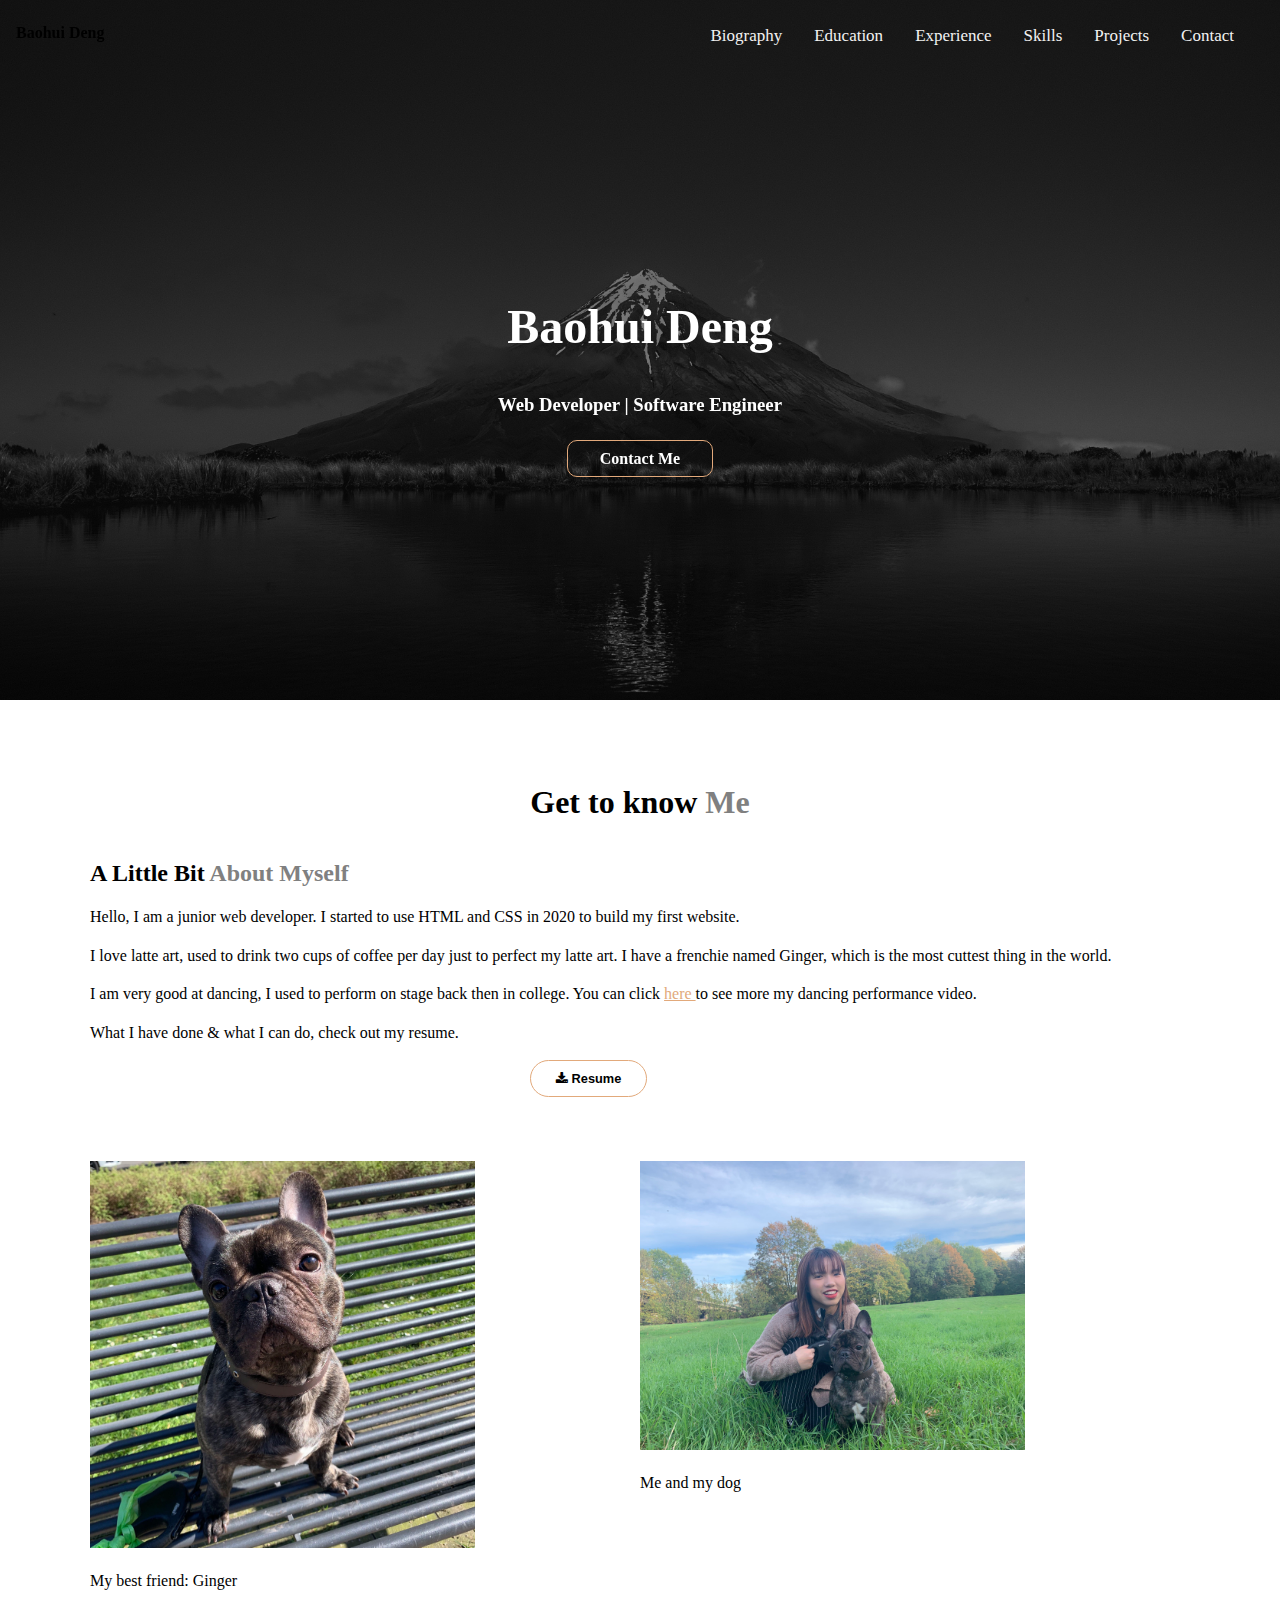
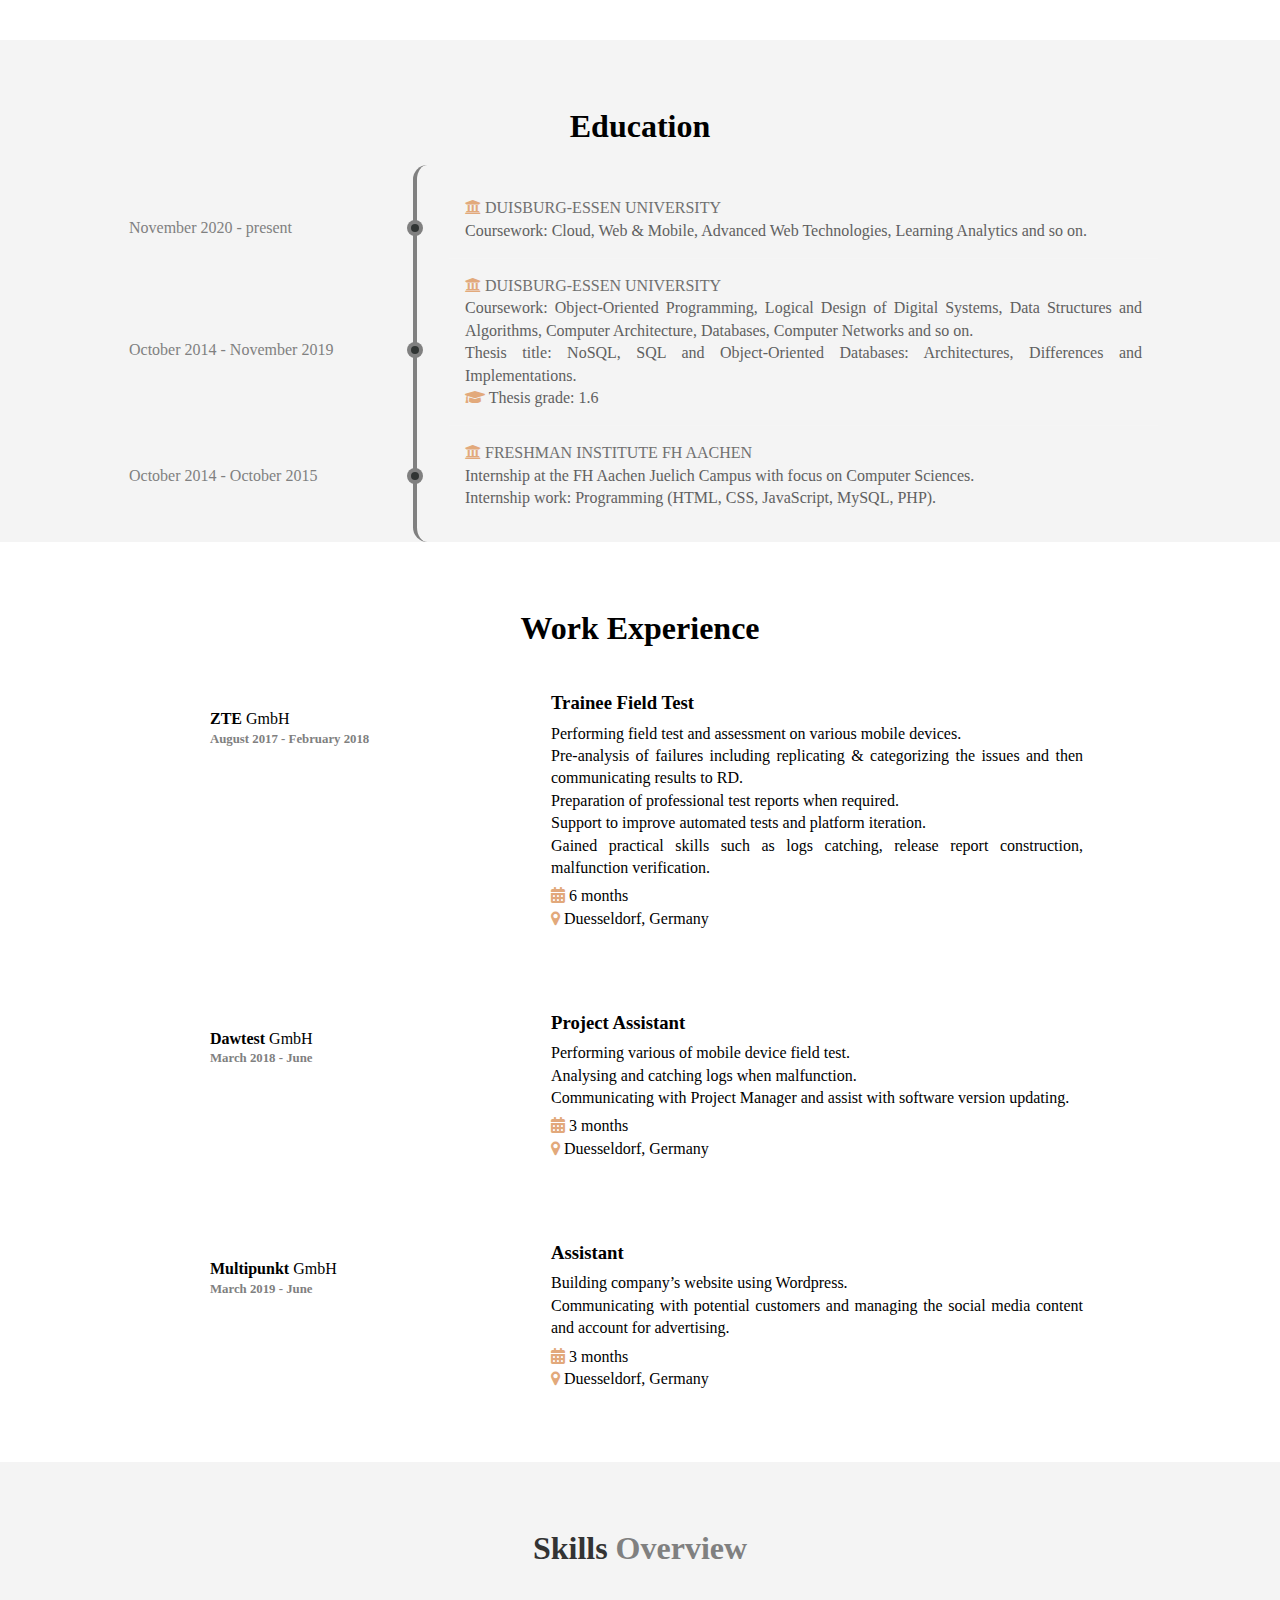
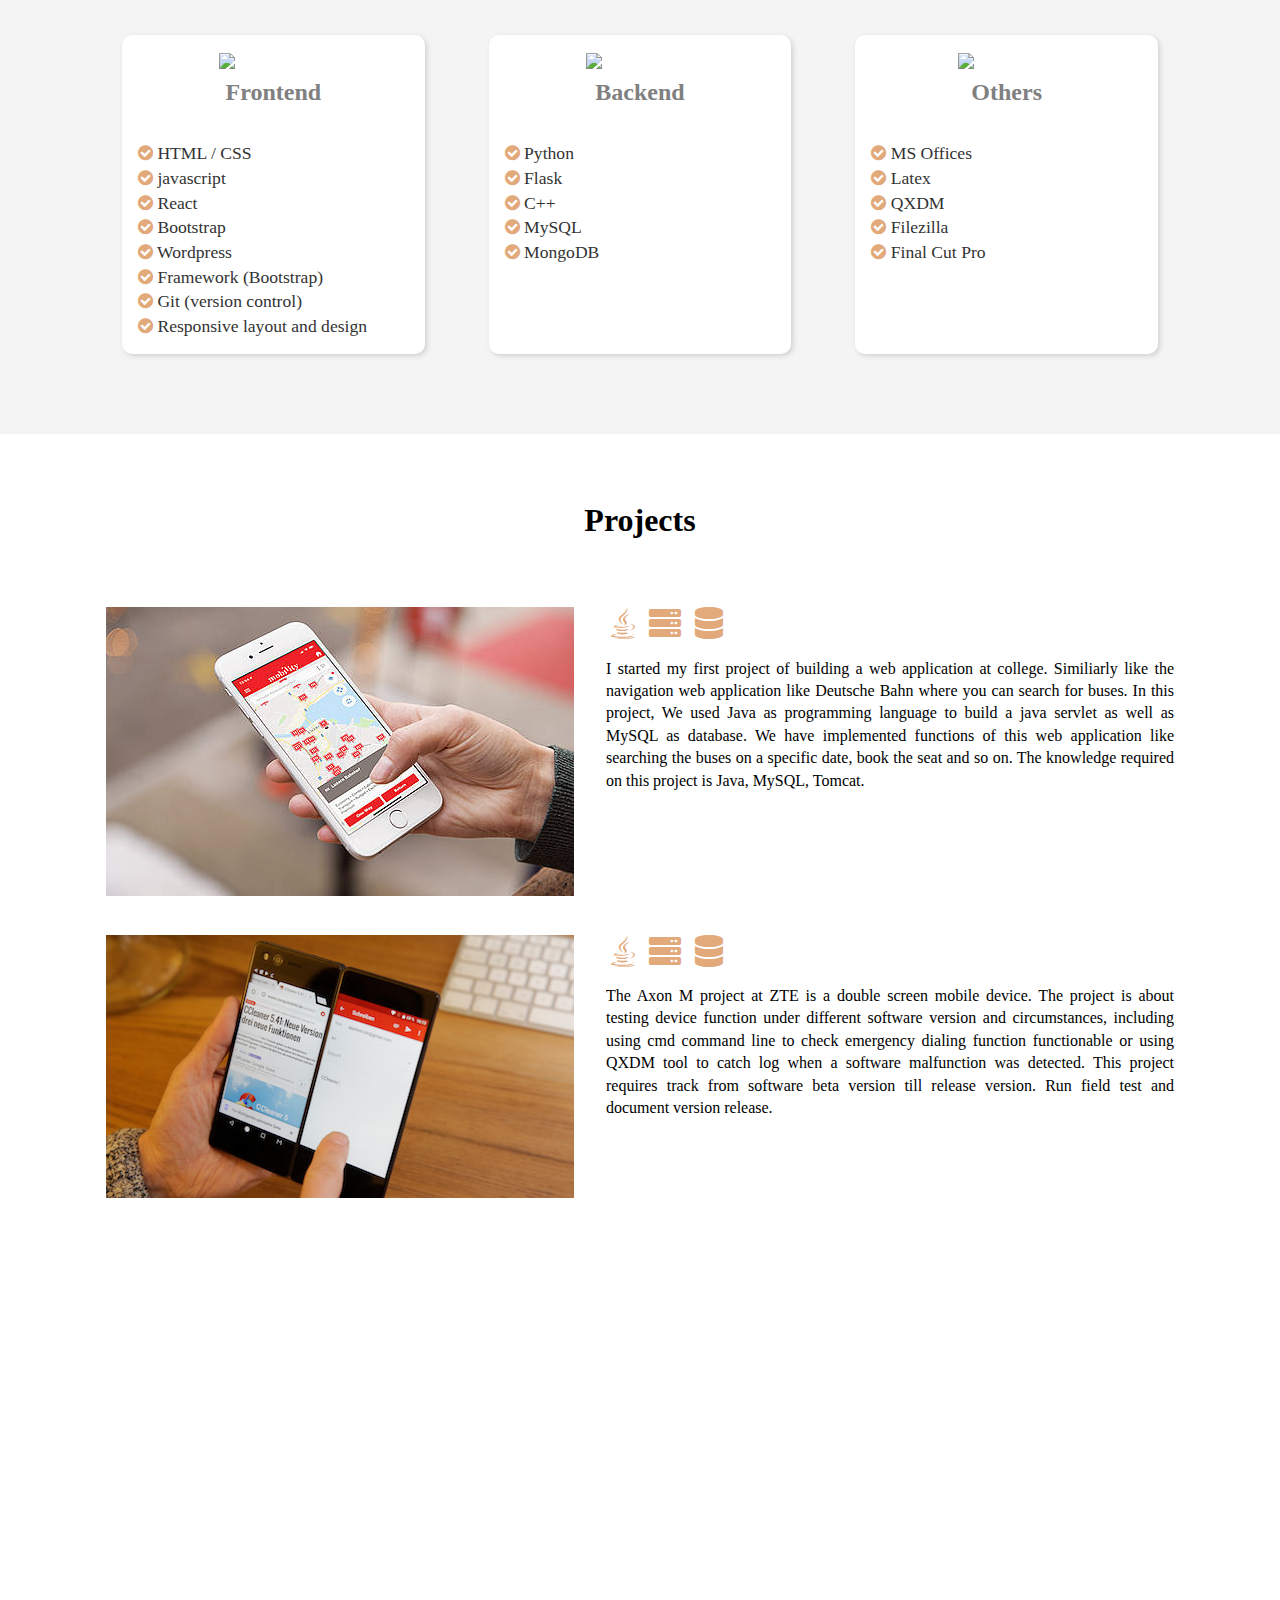
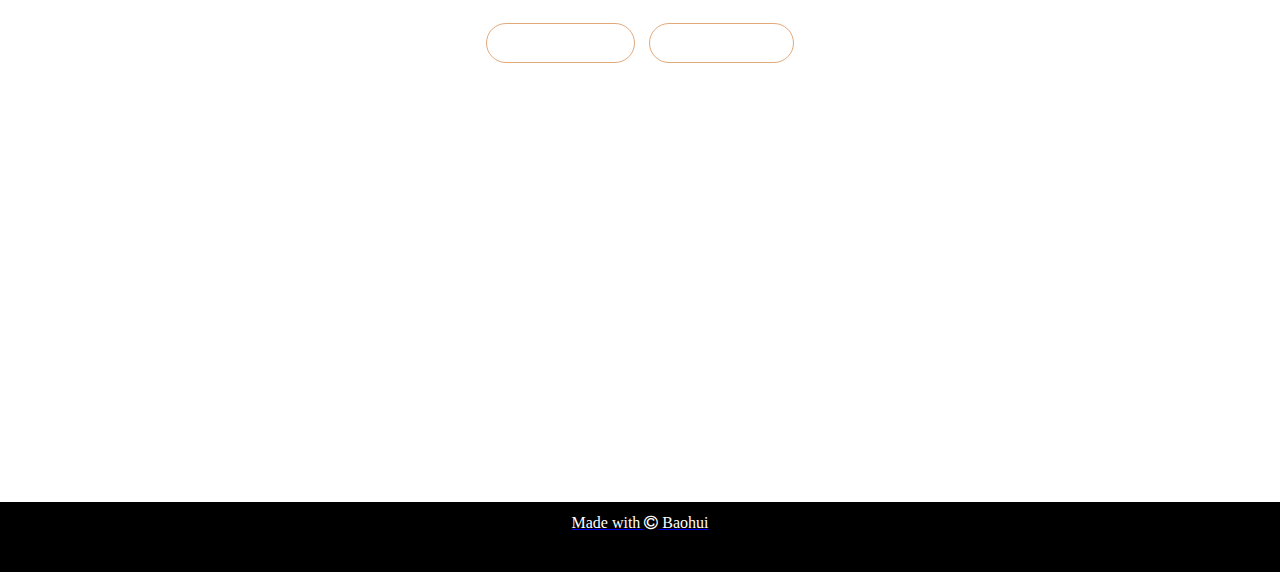
==== index/index.html @ 4848728a "Update index.html" ====
<!DOCTYPE html>
<html>
<head>
<meta charset="utf-8">
<meta name="description" content="Web Developer personal website">
<meta name="viewport" content="width=device-width,initial-scale=1"><!-- online searched not work-->
<meta name="viewport" content="width=500, initial-scale=1">
<meta name="viewport" content="initial-scale=1, maximum-scale=1">
<meta name="viewport" content="width=device-width, initial-scale=0.86, maximum-scale=3.0, minimum-scale=0.86">





 <!-- 这里content的内容是之后在网页搜索时向对应的-->
 <!-- below used to load the page much more faster-->

    <link href="https://maxcdn.bootstrapcdn.com/font-awesome/4.7.0/css/font-awesome.min.css" rel="stylesheet" integrity="sha384-wvfXpqpZZVQGK6TAh5PVlGOfQNHSoD2xbE+QkPxCAFlNEevoEH3Sl0sibVcOQVnN" crossorigin="anonymous">
    <script type="text/javascript"> (function() { var css = document.createElement('link'); css.href = 'https://use.fontawesome.com/releases/v5.1.0/css/all.css'; css.rel = 'stylesheet'; css.type = 'text/css'; document.getElementsByTagName('head')[0].appendChild(css); })(); </script>
    <title>Baohui's Website</title>
    <link rel="stylesheet" href="style.css">
    <link rel="stylesheet" href="https://cdnjs.cloudflare.com/ajax/libs/font-awesome/4.7.0/css/font-awesome.min.css">
    <script src='https://kit.fontawesome.com/a076d05399.js'></script>
    <script src='https://kit.fontawesome.com/a076d05399.js'></script>
    <link rel="stylesheet" href="https://cdnjs.cloudflare.com/ajax/libs/font-awesome/4.7.0/css/font-awesome.min.css">
    <link rel="stylesheet" href="https://cdnjs.cloudflare.com/ajax/libs/font-awesome/4.7.0/css/font-awesome.min.css">
    <link rel="stylesheet" href="https://cdnjs.cloudflare.com/ajax/libs/font-awesome/4.7.0/css/font-awesome.min.css">
    <link rel="stylesheet" href="bower_components/technology-icons/dist/styles/technology-icons.css">

    <meta name="viewport" content="width=device-width,initial-scale=1,maximum-scale=1,user-scalable=no">
    <meta http-equiv="X-UA-Compatible" content="IE=edge,chrome=1">
    <meta name="HandheldFriendly" content="true">

      </head>
      <body>

<!-- Nav bar set up -->
    <div class="bg-img">
      <div class="container">
      <a href="#land" class="baohui">Baohui Deng</a>
      </div>
          <div class="container">
              <div class="topnav">
              <a href="#biography">Biography</a>
              <a href="#education">Education</a>
              <a href="#experience">Experience</a>
              <a href="#services"> Skills </a>
              <a href="#project"> Projects</a>

              <a href="#contact">Contact</a>
              </div>
          </div>


    <!-- first Section: welcome and introduction -->
          <section id="land">
          <div class="showcase-content">
            <div class="container">
                <h1>Baohui Deng <br> </h1>
                <h3>Web Developer | Software Engineer</h3><br>
                  <a href="#contact" class="btn">Contact Me</a>
            </div>
          </div>
      </div>
          </section>


  <!--  Section: About me -->

          <section id="biography">
            <div class="container0">
              <h2 class="about-heading">Get to know <span class="text-primary">Me</span></h2>
              <div class="about-content">
              <div class="about-text">
              <h3>A Little Bit <span class="text-primary">About Myself</span></h3>
              <p class="lead">
                Hello, I am a junior web developer. I started to use HTML and CSS in 2020 to build my first website.

              </p>
              <p class="lead">
                I love latte art, used to drink two cups of coffee per day just to perfect my latte art. I have a frenchie named Ginger, which is
              the most cuttest thing in the world.
              </p>
              <p class="lead">
              I am very good at dancing, I used to perform on stage back then in college. You can
              click <a class="youtubelink" href="https://www.youtube.com/watch?v=0cKXZ0QVRK4"> here </a> to see more my dancing performance video.
              </p>
              <p class="lead">
              What I have done & what I can do, check out my resume.
              <div class="buttoncontainer">
                <form  action="Baohui Deng Resume.pdf" method="get">
              <button type="button" onclick="window.open('Baohui Deng Resume.pdf')" class="btn-resume"> <i class="fa fa-download"></i> Resume </button>
                 </div>
              </p>
              </div>

              <div class="about-image">
                <div class="ga">
                  <figure>
                    <img  class="i1" src="dog.jpg"  width="300" height="40" alt="Picture of Myself">
              <figcaption>My best friend: Ginger</figcaption>
              </figure>
              </div>
              <div class="ga">
              <figure>
              <img  class="i2" src="meanddog3.jpg" width="300" height="70" alt="Picture of Myself">
              <figcaption>Me and my dog</figcaption>
              </figure>
              </div>
              </div>
              </div>
              </div>
              </section>

  <!--  Section: Education -->

        <section id="education" class="education">
          <div class="container0">
            <div class="education-heading">
            <h1>Education</h1>
            </div>
              <div class="educationbox">
              <div class="timeline">
                  <ul>
                  <li class="date" data-date="November 2020 - present">
                   <h2 style="z-index:1"><i class="fas fa-university">  </i> Duisburg-Essen University</h2>
                  <p>
                      Coursework: Cloud, Web & Mobile, Advanced Web Technologies, Learning Analytics and so on.
                  </p>
                  </li>
                  <li class="date" data-date="October 2014 - November 2019">
                  <h2> <i class="fas fa-university"></i> Duisburg-Essen University</h2>
                  <p>
                        Coursework: Object-Oriented Programming, Logical Design of Digital Systems, Data Structures and
                        Algorithms, Computer Architecture, Databases, Computer Networks and so on.<br>
                        Thesis title: NoSQL, SQL and Object-Oriented Databases: Architectures, Differences and Implementations.<br>
                        <i class="fas fa-graduation-cap"></i>

                        Thesis grade: 1.6
                  </p>
                  </li>
                  <li class="date" data-date="October 2014 - October 2015">
                  <h2><i class="fas fa-university"></i> Freshman Institute FH Aachen</h2>
                  <p>
                            Internship at the FH Aachen Juelich Campus with focus on Computer Sciences.<br>
                           Internship work: Programming (HTML, CSS, JavaScript, MySQL, PHP).
                  </p>
                  </li>
                </ul>
                </div>
                </div>
            </div>
          </section>



<!--  Section:Work Experiences -->
              <section id="experience" class="experience">
                <div class="container0">
                  <div class="experience-heading">
                  <h1>Work Experience</h1>
                  </div>
                  <ul class="boxcon">
                    <div class="bigbox">
                      <div class="leftbox">
                      <li class="text">
                      <b>ZTE</b> GmbH
                      <h4>August 2017 - February 2018</h4>
                      </div>
                      <div class="rightbox">
                      <h3 class="distance">Trainee Field Test</h3>
                      <p class="distance">
                      Performing field test and assessment on various mobile devices.<br>
                      Pre-analysis of failures including replicating & categorizing the issues and then communicating results
                      to RD.<br>
                      Preparation of professional test reports when required.<br>
                      Support to improve automated tests and platform iteration.<br>
                      Gained practical skills such as logs catching, release report construction, malfunction verification.
                      </p>
                    <div class="distance">
                    <i class='fas fa-calendar-alt'></i>  6 months <br>
                    <b><i class="fa fa-map-marker"></i></b> Duesseldorf, Germany
                    </div>
                    </div>
                    </div>
                    <div class="bigbox">
                      <div class="leftbox">
                      <li class="text">
                      <b>Dawtest</b> GmbH
                      <h4>March 2018 - June</h4>
                      </div>
                      <div class="rightbox">
                      <h3 class="distance">Project Assistant</h3>
                      <p class="distance">
                      Performing various of mobile device field test.<br>
                      Analysing and catching logs when malfunction.<br>
                      Communicating with Project Manager and assist with software version updating.                      </p>
                      <div class="distance">
                      <i class='fas fa-calendar-alt'></i>  3 months <br>
                      <i class="fa fa-map-marker"></i> Duesseldorf, Germany
                      </div>
                    </div>
                </div>
                      <div class="bigbox">
                      <div class="leftbox">
                      <li class="text">
                      <b>Multipunkt</b> GmbH
                      <h4>March 2019 - June </h4>
                      </div>
                      <div class="rightbox">
                      <h3 class="distance">Assistant</h3>
                      <p class="distance">
                            Building company’s website using Wordpress.<br>
                            Communicating with potential customers and managing the social media content and account for advertising.                            </p>
                            <div class="distance">
                      <i class='fas fa-calendar-alt'></i>  3 months <br>
                      <i class="fa fa-map-marker"></i> Duesseldorf, Germany
                        </div>
                        </div>
                        </div>
                        </ul>
                        </div>
                        </div>
                        </section>











<!-- section: Projects what I can do for you? -->
<section id="services" class="bg-light">
  <div class="container0">
    <h2>Skills <span class="text-primary">Overview</span></h2>
    <div class="boxes">

      <div class="box">
        <img class="icon" src="https://img.icons8.com/plasticine/100/000000/html.png"/>
      <h3><span class="text-primary">Frontend</span></h3>

      <div class="feature">
        <i class="fa fa-check-circle"></i> HTML / CSS
      </div>
      <div class="feature">
        <i class="fa fa-check-circle"></i> javascript
      </div>
        <div class="feature">
        <i class="fa fa-check-circle"></i> React
      </div>
        <div class="feature">
        <i class="fa fa-check-circle"></i> Bootstrap
      </div>
      <div class="feature">
        <i class="fa fa-check-circle"></i> Wordpress
      </div>
      <div class="feature">
        <i class="fa fa-check-circle"></i> Framework (Bootstrap)
      </div>
      <div class="feature">
        <i class="fa fa-check-circle"></i> Git (version control)
      </div>
      <div class="feature">
        <i class="fa fa-check-circle"></i> Responsive layout and design
      </div>
  </div>

        <div class="box">
          <img class="icon" style="max-width:100%,height:auto" src="https://img.icons8.com/bubbles/100/000000/database.png"/>
        <h3><span class="text-primary">Backend</span></h3>
        <div class="feature">
        <i class="fa fa-check-circle"></i> Python
        </div>
          <div class="feature">
        <i class="fa fa-check-circle"></i> Flask
        </div>
        <div class="feature">
        <i class="fa fa-check-circle"></i> C++
        </div>
        <div class="feature">
    <i class="fa fa-check-circle"></i> MySQL
        </div>
        <div class="feature">
          <i class="fa fa-check-circle"></i> MongoDB
        </div>
      </div>
        <div class="box">
          <img class="iconw" style="max-width:100%,height:auto" src="https://img.icons8.com/office/80/000000/windows8.png"/>
        <h3><span class="text-primary">Others</span></h3>

        <div class="feature">
        <i class="fa fa-check-circle"></i> MS Offices
        </div>
        <div class="feature">
    <i class="fa fa-check-circle"></i> Latex
        </div>
        <div class="feature">
    <i class="fa fa-check-circle"></i> QXDM
        </div>

        <div class="feature">
      <i class="fa fa-check-circle"></i> Filezilla
        </div>

        <div class="feature">
    <i class="fa fa-check-circle"></i> Final Cut Pro
        </div>
      </div>
  </div>
    </div>
  </section>



    <!-- div Projects-->
      <section id="project" class="project">
      <div class="container0">
        <h1>Projects</h1>
        <div class="projectbox">
        <div class="galary">
          <img src="galary1.jpg">
        </div>
        <div class="description">
            <div class="knowledge">
                <i class="fab fa-java"></i>
                <i class="fas fa-server"></i>
                <i class="fas fa-database"></i>
            </div>
            <div class="textparagraph">
          <p> I started my first project of building a web application at college. Similiarly like the navigation
            web application like Deutsche Bahn where you can search for buses. In this project, We used Java as programming language
            to build a java servlet as well as MySQL as database.   We have implemented functions of this web application like
            searching the buses on a specific date, book the seat and so on. The knowledge required on this project is Java, MySQL, Tomcat.
          </p>  </div>
          </div>
        </div>
        <div class="projectbox">
        <div class="galary">
          <img src="galery2.jpg">
        </div>
        <div class="description">
            <div class="knowledge">
          <i class="fab fa-java"></i>
          <i class="fas fa-server"></i>
          <i class="fas fa-database"></i>
            </div>
            <div class="textparagraph">
            <p>The Axon M project at ZTE is a double screen mobile device. The project is about testing device function
            under different software version and circumstances, including using cmd command line to check
            emergency dialing function functionable or using QXDM tool to catch log when a software malfunction was detected.
            This project requires track from software beta version till release version. Run field test and document version release.
          </p>            </div>

          </div>
        </div>
          </div>
          </div>
          </section>


<!-- **********  Contact  Section    ********* -->
 <section class="contact" id="contact">
   <div class="container0">
     <div class="text-center">
     <h1>Contact Me</h1>
     <p>You can find me below</p></div>
     <div class="row">
       <div class="col-md-4">
         <i class="fa fa-envelope"> </i>
         <p> Dengbaohuilea@gmail.com </p>
       </div>
       <div class="col-md-4">
         <i class="fa fa-internet-explorer"> </i>
         <p> www.baohui.website </p>
       </div>
       <div class="col-md-4">
         <i class="fa fa-phone"> </i>
         <p> 017656737400 </p>
       </div>
     </div>
<div class="buttoncontainer">
  <form  action="Baohui Deng Resume.pdf" method="get">
<button type="button" onclick="window.open('Baohui Deng Resume.pdf')" class="btn btn-primary"> <i class="fa fa-download"></i> Resume </button>
<a href="contact.html"><button type="button" class="btn btn-primary"> <i class="fa fa-rocket"></i> Hire me </button></div></form>
   </div>
   <div class="map">
   <iframe class="googlemap" src="https://www.google.com/maps/embed?pb=!1m18!1m12!1m3!1d159143.62561030083!2d6.587504228449371!3d51.44678781068181!2m3!1f0!2f0!3f0!3m2!1i1024!2i768!4f13.1!3m3!1m2!1s0x47b8bef5a58b273b%3A0x427f281315473c0!2sDuisburg!5e0!3m2!1sen!2sde!4v1585150706316!5m2!1sen!2sde"
   width="100%" height="350" frameborder="0"
   style="border:0;" allow="fullscreen" aria-hidden="false" tabindex="0">
 </iframe>
</div>
   <div class="footer text-center">
     <p>Made with <i class="fa fa-copyright"></i> Baohui </p>
   </div>
 </section>

<body>

</body>






</html>
---- index/style.css ----
*{
  margin: 0;
  padding: 0;
  box-sizing: border-box;
}  /* 目前没什么作用 */

html { font-size:100%; }

body{
  font-family: 　Arial,sans-sans-serif;
  line-height: 1.4;
}

/* First Section */

/* 最顶左上角的baohui deng 名字 */
.baohui{
  color:black;
  text-decoration: none;
  font-weight: bold;
}

.container a:hover{
  color:#e2a97b;
}

.bg-img {
  /* The image used 给图片加一层黑色layer直接用linear gradient 就行不需要
  用到overlay*/
  background-image: linear-gradient(rgba(0, 0, 0, 0.5),
  rgba(0, 0, 0, 0.5)),url("2.jpg");
  min-height: 700px;
  /* Center and scale the image nicely */
  background-position: center;
  background-repeat: no-repeat;
  background-size: cover;
  /* min-width: 1000px; */
  /* Needed to position the navbar */
  position: relative;
}

/* Position the navbar container inside the image */
 .container {
  margin: 10px;
  width: auto;
  float: right;
  position: relative;
  max-width: 1000px;
}

.container .baohui{
  top:  1.4rem;
  left: 1rem;
  position: fixed;
}

@media screen and (max-width:414px){
  .container .baohui{
    top:  .8rem;
    left: 1.5rem;
    font-size: .8rem;
  }
}

@media screen and (max-width:411px){
  .container .baohui{
    top:  .8rem;
    left: 1rem;
    position: fixed;
  }
}

@media screen and (max-width:320px){
  .container .baohui{
  font-size: .8rem;
  }
}

/* The navbar */
.topnav {
  overflow: hidden;
}

/* Navbar links */
.topnav a {
  float: left;
  color: #f2f2f2;
  text-align: center;
  padding: 14px 16px;
  text-decoration: none;
  font-size: 17px;
}

.topnav a:hover {
  color: #e2a97b;
}

@media  screen and (max-width:600px){
  .topnav a {
    float: left;
    color: #f2f2f2;
    text-align: center;
    padding: 14px 16px;
    text-decoration: none;
    font-size: .8rem;
  }
}

#showcase{
  height: 91.7vh;
}

.showcase-content{
  display: flex;
  flex-direction: column;
  text-align: center;
  align-items: center;
  justify-content: center;
  position: absolute;
  top:70px;
  left:0;
  bottom:0;
  right:0;
  color:white;
}

.showcase-content h1{
  font-size: 3rem;
  margin-bottom: 2rem;
}

.showcase-content .btn{
  font-size: 1rem;
  padding:0.4rem 2rem;
}

.btn {
  color:white;
  text-decoration: none;
  display: inline-block;
  padding:1rem 2rem;
  border:1px solid #e2a97b;
  border-radius: 10px;
  font-weight: bold;
}

.container .btn:hover{
  background-color: #e2a97b !important;
  color: black;
  transition: 0.6s;
}









/* section biography*/

.container0{
    max-width: 1100px;
    margin: auto;
}

#biography{
  padding:5rem 0;
}

.text-primary{
  color:grey;
}

#biography h2, #services h2{
  text-align:center;
  font-size:2rem;
  margin-bottom:2rem;
/*   margin-top: -2rem; */
}

#biography h3{
  font-size: 1.5rem;
  margin-bottom: 1rem;
}

#biography p.lead{
  margin-bottom:1rem;
}

#biography .about-content{
  display: block;
}

#biography .about-text,
#biography .about-image{
  flex:1;
}

#biography .about-text{
  text-align: justify;
}

#biography .btn-resume:hover{
  background:#e2a97b;
  color:black;
  transition: 0.6s;
}

#biography .btn-resume{
  border: 1px solid #e2a97b;
  font-size: .8rem;
  border-radius: 30px;
  padding: 10px 25px 10px 25px;
  margin-left: 40%;
  margin-right: 40%;
  color: black;
  font-family: arial;
  font-weight: bold;
  background-color: white;
}

.youtubelink{
  color:#e2a97b;
}

.youtubelink:hover{
  color:grey;
}

@media  screen and (max-width:1160px){
    #biography{
    padding:5rem 2rem;
  }
  #biography h2, #services h2{
    text-align:center;
    font-size:2rem;
    margin-bottom:2rem;
  }
  #biography h3{
    font-size: 1.5rem;
    margin-bottom: 1rem;
  }
  #biography p.lead{
    margin-bottom:1rem;
  }
  }

@media screen and (min-width:1000px){
  #biography .about-image img{
    display: block;
    margin-left:auto;
    width:50%;
    margin-bottom: 50px;
  }
}

#biography .about-image img{
  display: inline-block;
  width:70%;
  height: 50%;
  margin-top: 3rem;
  margin-bottom: 1rem;
}

.ga {
  float: left;
  width: 50%;
  height: 40%;
  padding: -2rem;
  margin-top: 1rem;
}

.about-image::after {
  content: "";
  clear: both;
  display: table;
}

.i1{
  transform: rotate(360deg);
}

@media  screen and (max-width:768px){
  #biography .btn-resume{
    padding: 5px 10px 5px 10px;
    margin-top: 2%;
  }
}

@media  screen and (max-width:700px){
  #biography .btn-resume{
    padding: 5px 10px 5px 10px;
    font-size: .5rem;
  }
}

@media  screen and (max-width:650px){
      #biography{
      padding:5rem 2rem;
    }

    #biography h2, #services h2{
      text-align:center;
      font-size:1.4rem;
      margin-bottom:2rem;
    }
    #biography h3{
      font-size: 1rem;
      margin-bottom: 1rem;
    }

    #biography p.lead{
      margin-bottom:1rem;
      font-size: .9rem;
    }

    #biography .btn-resume{
      padding: 5px 10px 5px 10px;
      margin-left: 40%;
      margin-right: 40%;
    }
    }

@media screen and (max-width: 500px) {
      .ga {
        width: 100%;
            }

      #biography .about-image img{
        margin-top: 1.5rem;
        margin-bottom: .5rem;
      }
    }

@media  screen and (max-width:414px){
      #biography .btn-resume{
        padding: 10px 25px 10px 25px;
        margin-left: 0;
        margin-right: 25%;
        font-size: .5rem;
     }
    }

@media  screen and (max-width:411px){
      #biography .btn-resume{
        padding: 10px 25px 10px 25px;
        margin-left: 0;
        margin-right: 25%;
        background: white;
        font-size: .6rem;
     }
    }

@media  screen and (max-width:375px){
    #biography .btn-resume{
      padding: 10px 25px 10px 25px;
      margin-left: 0;
      margin-right: 25%;
      background: white;
      font-size: .5rem;
   }
    #biography h2{
      margin-top: -1.5rem;
    }
    .education .education-heading{
      margin-top: -1.5rem;
    }
}












/* ----  section:education -----*/

/*  --- 直接在section 的class设置background color---*/
.education{
  background: #f4f4f4;
}

.timeline{
margin-left: 3rem;

}

.timeline ul{
  border-left: 4px solid grey;
  border-radius: .9rem;
  background-color: rgba(0, 0, 0, 0.0.5);
  margin: 0 auto;
  position: relative;
  padding: 2rem;
  list-style: none;
  text-align: justify;
  width: 100%;
  margin-bottom: -2rem;
  margin-top: 3rem;
}

.educationbox{
margin-left: 25%;
}

#education h1{
  text-align:center;
  font-size:2rem;
  margin-bottom:-6rem;
  margin-top: -2rem;
  padding:4rem;
  color:black;
}

.fa-university,.fa-graduation-cap{
  color:#e2a97b;
}

.timeline p{
  color:	#606060;
}

.timeline h2{
  font-size: 1rem;
  text-transform: uppercase;
  font-weight: 300;
  margin-bottom: 0rem;
  left: 10px;
  margin-top: -1rem;
  color: #707070;
}

/* 时间轴右边的li*/
.timeline .date{
  border-bottom: 1px solid rgba(255, 255, 255, 0.1);
  margin-bottom: 1rem;
  padding: 1rem;
  position: relative;
}

.timeline .date:last-of-type{
  padding-bottom: 0;
  margin-bottom: 0;
  border: none;
}

/* 时间轴上的数字日期*/
.timeline .date::before, .timeline .date::after{
  position: absolute;
  display: block;
  top:50%;
  transform: translateY(-50%);
}

/* 时间 2019-present */
.timeline .date::before{
  content: attr(data-date);
  left:-20rem;
  text-align: justify;
  min-width: 12rem;
  font-size: 1rem;
  color:grey;
}

/* 时间轴上的点点*/
.timeline .date::after{
  content:'';
  box-shadow: 0 0 0 4px grey;
  border-radius: 100%;
  left: -2.4rem;
  height: 0.5rem;
  width: 0.5rem;
  background-color: #313534;
}

@media  screen and (max-width:1160px){
/* 日期 present */
  .timeline .date::before{
    content: attr(data-date);
    left:-18rem;
    text-align: justify;
    min-width: 12rem;
    font-size: 1rem;
    color:grey;
  }
/* 点点点*/

  .timeline .date::after{
    content:'';
    box-shadow: 0 0 0 4px grey;
    border-radius: 100%;
    left: -2.4rem;
    height: 0.5rem;
    width: 0.5rem;
    background-color: #313534;
  }

  .timeline ul{
    border-left: 4px solid grey;
    border-radius: .9rem;
    background-color: rgba(0, 0, 0, 0.0.5);
    margin: 0 auto;
    position: relative;
    padding: 2rem;
    list-style: none;
    text-align: left;
    width: 70%;
    margin-bottom: -2rem;
    margin-top: 3rem;
    left: 7rem;
  }

  .timeline .date{
    border-bottom: 1px solid rgba(255, 255, 255, 0.1);
    margin-bottom: 1rem;
    padding: 1.5rem;
    position: relative;
  }

  .educationbox{
    margin-left: 3%;
  }
}

@media screen and (max-width:700px){
.timeline .date::before{
  content: attr(data-date);
  left:-15rem;
  text-align: justify;
  min-width: 12rem;
  font-size: 1rem;
  color:grey;
  font-size: .9rem;
}

.timeline ul{
font-size: .7rem;
width: 70%;
margin-left: -1rem;
}

.timeline h2{
  font-size: .8rem;
}

.timeline .date::after{
  left: -2.2rem;
  height: 0.2rem;
  width: 0.2rem;
}

.timeline ul{
  border-left: 2px solid grey;
  border-radius: .9rem;
  left: 40%;
}

#education h1{
  text-align:center;
  font-size:1.4rem;
}
}

@media screen and (max-width:414px){
.timeline .date::before{
  left:-9rem;
  width: 80px;
  font-size: .6rem;
}

.timeline li{
  margin-left: -2rem;
}

.timeline ul{
  padding-left: -.9rem;
  width: 220px;
}

.timeline .date::after{
  left: -.1rem;
  width: .1rem;
  height: .1rem;
}
}

@media screen and (max-width:411px){
  .timeline .date::before{
    content: attr(data-date);
    left:-10rem;
    text-align: justify;
    min-width: 12rem;
    font-size: 1rem;
    color:grey;
    font-size: .7rem;
  }

  .timeline h2{
    font-size: .7rem;
  }

.timeline li{
  margin-left: -2rem;
}

.timeline .date::after{
  left: -.2rem;
}
}

@media screen and (max-width:375px){
.timeline .date::before{
  content: attr(data-date);
  left:-10rem;
  text-align: justify;
  min-width: 12rem;
  font-size: 1rem;
  color:grey;
  font-size: .7rem;
}

.timeline .date::after{
  left: -.1rem;
  width: .1rem;
  height: .1rem;
}

.timeline h2{
  font-size: .6rem;
}
}

@media screen and (max-width:320px){
.timeline .date::before{
  left:-9rem;
  width: 80px;
  font-size: .6rem;
}

.timeline li{
  margin-left: -2rem;
}

.timeline ul{
  padding-left: -.9rem;
  width: 220px;
}

.timeline .date::after{
  left: -.1rem;
  width: .1rem;
  height: .1rem;
}
}









/*  -------experience-----*/

.experience .bigbox{
  display: flex;
  flex:1 200px;
  margin-bottom: 4rem;
  margin-left: 10%;
}

.fa-map-marker, .fa-calendar-alt{
  color: #e2a97b;
}

.experience .experience-heading{
  margin-top: 6rem;
  text-align: center;
  margin-bottom: 2rem;
}

.experience h1{
  font-size: 2rem;
}

.experience .leftbox{
  padding: 10px;
  margin-top: 1rem;
  display: inline-block;
  float: right;
  margin-right:2rem;
}

.leftbox .text{
  display: inline-block;
  width: 12rem;
}

 .rightbox .distance{
   padding: 3px;
}

.experience .rightbox{
padding: 5px;
float: right;
margin-top: 1rem
margin-bottom:-1rem;
text-align: justify;
margin-left: 10%;
margin-right:10%;
}

.experience .ul{
  text-decoration: none;
}






/*  phone pixel*/


@media screen and (max-width:768px){
  .experience .bigbox{
    display: flex;
    flex-direction: column;
    margin-bottom: auto;
    padding-bottom: 1rem;
    padding-top: 1rem;
  }

  .experience .experience-heading{
    margin-top: 6rem;
    text-align: center;
    margin-bottom: 2rem;
  }

  .experience{
    background: white;
    height: 1730px;
    margin-bottom: -45rem;
    }

  .experience .leftbox{
      text-align: left;
      margin-top: .8rem;
      padding: 5px;
      margin-left: 20%;
      width: 70%;
    }

  .experience .rightbox{
    padding: 3px;
    float: right;
    margin: 0rem 20%;
    width: 70%;
    }

    .experience h1{
      font-size: 1.4rem;
    }
}


@media screen and (max-width:590px){
 .experience{
   margin-bottom: -37rem;
}
}

@media screen and (max-width:414px){
  .experience .bigbox{
    display: flex;
    flex-direction: column;
  }

 .experience .boxcon{
   font-size: .9rem;
   margin-left: -5%;
   margin-right: 0%;
   margin-top: -1rem;
 }
 .experience{

   margin-bottom: -40rem;
}
}

@media screen and (max-width:411px){
  .experience .bigbox{
    display: flex;
    flex-direction: column;
  }

 .experience .boxcon{
   font-size: .9rem;
   margin-left: -5%;
   margin-right: 0%;
   margin-top: -1rem;
 }

 .experience{

   margin-bottom: -40rem;
}
}

@media screen and (max-width:375px){
  .experience .experience-heading h1{
    margin-top: 5rem;
    text-align: justify;
    text-align: center;
  }

  .experience{
    background: white;
    height: 1700px;
    margin-bottom: -36rem;
}
}


@media screen and (max-width:360px){


  .experience{

    margin-bottom: -36rem;
}
}

@media screen and (max-width:320px){
  .experience{
    margin-bottom: -33rem;
    }
}








/* ------  section: Skill------- */
#services{
  padding:5rem 0;
}

#services h2{
  font-size: 2rem;
  margin-top: -3rem;
  margin-bottom: 2rem;
  padding: 2rem;
}

#services h3{
  text-align: center;
  margin-bottom: 2rem;
  font-size: 1.5rem;
}

#services .boxes{
  display: flex;
}

#services .box{
  background: #fff;
  flex:1;
  padding:1rem;
  margin: 0 2rem;
  border-radius: 10px;
  box-shadow: 2px 2px 5px #d1d1d1;
  font-size: 1.1rem;
}

.fa-check-circle{
  color:#e2a97b;
}

.feature{
  text-align: justify;
  white-space:nowrap; /* to force the content in the div stay on the same line*/
}

.box .icon
{
margin-top: -4rem;
margin-left: 30%;
margin-right: 30%;
}

.box .iconw{
  margin-top: -4rem;
  margin-left: 32%;
  margin-right: 30%;
}

.bg-light{
  background: #f4f4f4;
  color:#333;
}



@media  screen and (max-width:1160px){
  .box .icon{
  margin-top: -4rem;
  margin-left: 30%;
  margin-right: 30%;
  }

  .box .iconw{
    margin-top: -4rem;
    margin-left: 32%;
    margin-right: 32%;
  }

  #services .box{
    background: #fff;
    flex:1;
    padding:1rem;
    margin: 0 2rem;
    border-radius: 10px;
    box-shadow: 2px 2px 5px #d1d1d1;
    font-size: 1.1rem;
    width: 180px;
  }

  .feature{
    padding: 1rem;
    overflow-x:scroll;
  }
}

@media screen and (max-width:768px){
  #services .boxes{
    display: flex;
    flex-direction: column;
    margin-top: 3rem;
    margin-left: 19%;
    margin-right: 19%;
    margin-bottom: -2%;
  }

  #services .box{
    margin-top: 2rem;
    margin-bottom: 4rem;
    width: 400px;
  }

  .box .icon
  {
  margin-top: -4rem;
  margin-left: 35%;
  margin-right: 40%;
  }

  .box .iconw{
    margin-top: -4rem;
    margin-left: 40%;
    margin-right: 40%;
  }

  .box .feature{
    margin-top: -1.5rem;
  }
}

@media screen and (max-width:600px){
  #services .boxes{
    display: flex;
    flex-direction: column;
    margin-top: 3rem;
    margin-left: 13%;
    margin-right: 25%;
  }

  #services h2{
    font-size: 1.4rem;
  }

  #services .box{
    margin-top: 2rem;
    margin-bottom: 4rem;
    width: 300px;
  }
  .box .icon
  {
  margin-top: -4rem;
  margin-left: 32%;
  margin-right: 32%;
  }

  .box .iconw{
    margin-top: -4rem;
    margin-left: 35%;
    margin-right: 35%;
  }
}

@media screen and (max-width:414px){
  #services .boxes{
    margin-left: 6%;
    margin-right: 6%;
}
.box .icon
{
margin-top: -4rem;
margin-left: 32%;
margin-right: 32%;
}

.box .iconw{
  margin-top: -4rem;
  margin-left: 35%;
  margin-right: 35%;
}
}

@media screen and (max-width:411px){
  #services .box{
    margin-left: 8%;
    margin-right: 8%;
    font-size: 1rem;
}

#services .boxes{
  margin-top: -1rem;
  margin-bottom: -4rem;
}

#services h3{
  font-size: 1.3rem;
}

.box .icon
{
margin-top: -4rem;
margin-left: 30%;
margin-right: 30%;
}

.box .iconw{
  margin-top: -4rem;
  margin-left: 34%;
  margin-right: 34%;
}
}

@media screen and (max-width:375px){
  #services .boxes{
    display: flex;
    flex-direction: column;
    margin-top: 3rem;
    margin-left: 18%;
    margin-right: 18%;
  }

  #services h2{
    margin-bottom: 1rem;

  }

  #services .box{
    margin-top: 2rem;
    margin-bottom: 4rem;
    width: 200px;
  }

  .box .icon
  {
  margin-top: -4rem;
  margin-left: 25%;
  margin-right: 25%;
  width: 50%;
  height: 50%;
  }

  .box .iconw{
    margin-top: -4rem;
    margin-left: 32%;
    margin-right: 32%;
    width: 40%;
    height: 40%;
  }
}

@media screen and (max-width:360px){
  #services .boxes{
  margin-top: -5%;
  margin-left: 18%;
}
}

@media screen and (max-width:320px){
  #services .boxes{
    margin-left: 12%;
    margin-right: 15%;
}
}






/*----Projects */



.project{
  padding: 2rem;
  margin-top: 3rem;
  margin-bottom: 1rem;
}

.project h1{
  font-size: 2rem;
  text-align: center;
  margin-bottom: 3rem;
  margin-top: -1rem;
}

.leftbox h4{
  color: grey;
  font-size: .8rem;
}

.projectbox{
  display: flex;
  padding: 1rem;
}

.description{
margin-left: 2rem;
text-align: justify;
}

.knowledge{
margin-bottom: 1rem;
}

.fa-java, .fa-server, .fa-database{
  font-size: 2rem;
  margin: 0 5px;
  color: #e2a97b;
}

@media screen and (max-width:768px){
  .projectbox{
    display: flex;
    flex-direction: column;
    padding: 1rem;
  }

.projectbox .galary {
    margin-left: 8rem;
}

.galary img{
  max-width: 100%;
  height:auto;
}

.description{
  padding: 1.5rem;
}

.project h1{
  font-size: 2rem;
  text-align: center;
  margin-bottom: 4rem;
  margin-top: 2rem;
}}

@media  screen and (max-width:628px){
.galary img{
  max-width: 100%;
  height: auto;
  margin-left: -4.5rem;
}

.description{
  padding: 1.5rem;
  font-size: .9rem;
}

.project h1{
  font-size: 1.4rem;
  text-align: center;
  margin-bottom: 4rem;
  margin-top: 2rem;
}
}

@media  screen and (max-width:414px){
.project h1{
  margin-top: -2rem;
  margin-bottom: 2rem;
}
.galary img{
  max-width: 130%;
  height: auto;
  margin-left: -5rem;
}
}

@media  screen and (max-width:411px){
.project h1{
  margin-top: -2rem;
  margin-bottom: 2rem;
}
.galary img{
  max-width: 120%;
  height: auto;
  margin-left: -4rem;
}
}

@media  screen and (max-width:375px){
.galary img{
  max-width: 160%;
  height: auto;
  margin-left: -7rem;
}

.description .textparagraph{
  width: 240px;
  margin-left: -2rem;
}
}

@media  screen and (max-width:360px){
  .project h1{
  margin-top: -5%;
  }

  .description .textparagraph{
  width: 250px;
  margin-left: -2rem;
  }

  .galary img{
    max-width: 160%;
    height: auto;
    margin-left: -70%;
  }
}

@media  screen and (max-width:320px){
.textparagraph{
  width:256px;
  padding-right: 3rem;
}
.galary img{
  max-width: 200%;
  height: auto;
  margin-left: -115%;
}
}




/* --------- Contact ------*/

.contact{
  padding-top: 50px;
  background-image:linear-gradient(rgba(0, 0, 0, 0.8),
  rgba(0, 0, 0, 0.8)),url(1.jpg);
  background-position: center;
  background-size: cover;
  background-attachment: fixed;
}

.contact .text-center{
text-align: center; /* 这个是给h1 和p一个div 然后style div 让它在page中间*/
color: white;
}

.text-center h1{
  font-size: 2rem;
}

.contact .row{
  padding: 40px;
  font-size: 22px;
  display: flex;
  justify-content: center; /* 这个用来把里面三个box center在page中间*/
}

.contact .col-md-4{
  padding: 15px 30px;
  text-align: center; /* 这个是吧icon center在中间*/
  color:#fff;
}

.contact .col-md-4 .fa{
padding: 10px;
font-size: 40px;
}

.contact .btn{
  padding: 10px 25px 10px 25px;
  margin: 5px;
  border-radius: 30px;
  border: 1px solid #e2a97b;
  background: transparent;
  font-size: 1rem;
}

.contact .buttoncontainer{
  text-align: center;
  padding: 2rem;
}

.contact .btn:hover{
  background:#e2a97b;
  color:black;
  transition: 0.6s;
}

.contact .btn  .fa{
  margin-right: 15px;
}


.contact .map{
  text-align: center;
  margin-top: 2rem;
  margin-bottom: -3.5rem;
}


.map .googlemap{
  filter: grayscale(100%);
}

.footer{
  background: #000;
  height: 70px;
  margin-top: 70px;
  color:white;
  padding-top: 10px;
}

@media  screen and (max-width:700px){
  .contact .row{
    display: flex;
    flex-direction: column;
    font-size: 1rem;
  }

  .contact .btn{
    margin-left: 43%;
    margin-right: 40%;
    font-size: .7rem;
    display: flex;
    flex-direction: column;
    border-radius: 30px;
    padding: 5px 10px 5px 10px;
    margin-bottom: .8rem;
  }

  .text-center h1{
    font-size: 1.4rem;
  }
}

@media  screen and (max-width:414px){
  .contact .btn{
    margin-left: 43%;
    margin-right: 40%;
    font-size: .6rem;
    padding: 5px 10px 5px 10px;
    margin-top: -1%;
  }}

@media  screen and (max-width:411px){
  .contact .btn{
    margin-left: 43%;
    margin-right: 40%;
    font-size: .6rem;
    padding: 5px 10px 5px 10px;
    margin-top: -1%;
  }}

@media  screen and (max-width:375px){
  .contact .row{
    display: block;
    font-size: 1rem;
  }

  .contact .btn{
    margin-left: 40%;
    margin-right: 40%;
    font-size: .5rem;
    display: flex;
    flex-direction: column;
    border-radius: 30px;
    padding: 5px 10px 5px 10px;
  }

  .contact .buttoncontainer{
      margin-top: -5%;
  }
}

@media  screen and (max-width:360px){
  .contact .btn{
    width: 59px;
  }
}

@media  screen and (max-width:320px){
  .contact .btn{
margin-left: 40%;
margin-right: 40%;
  }
}
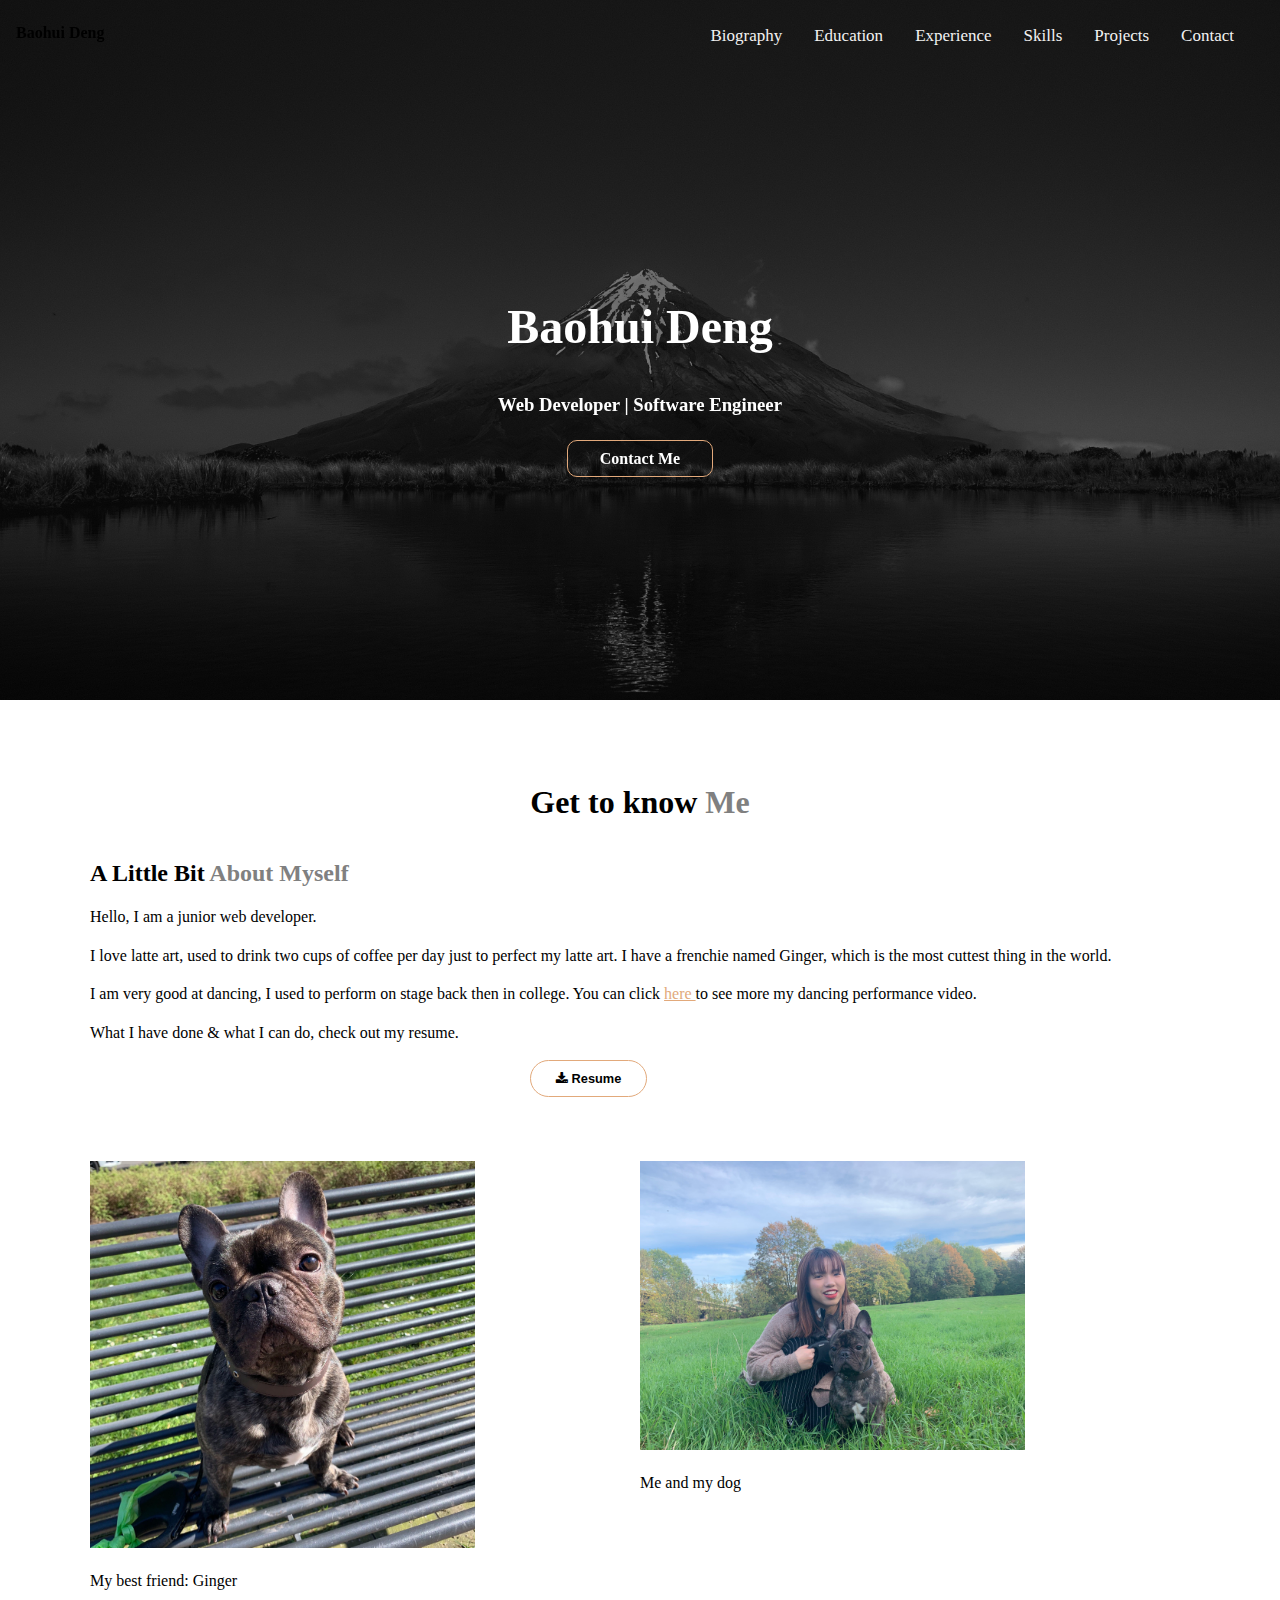
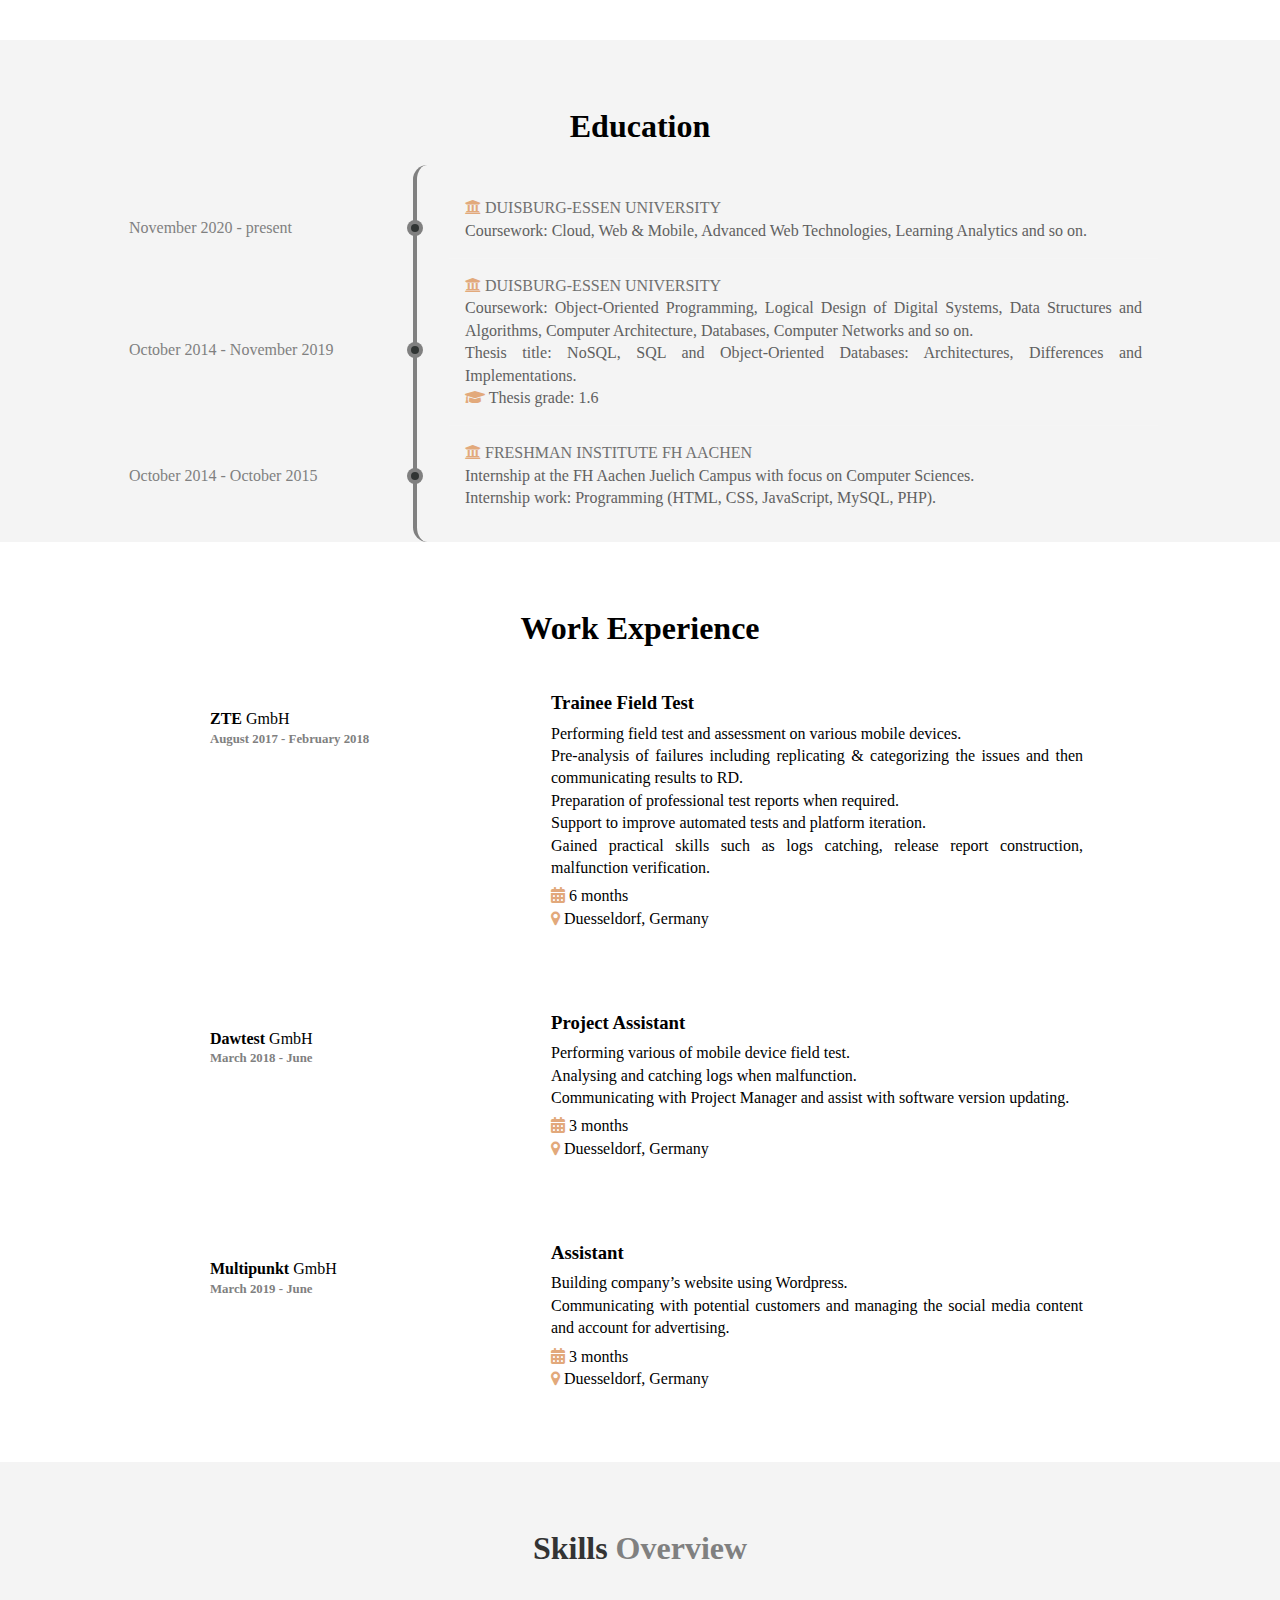
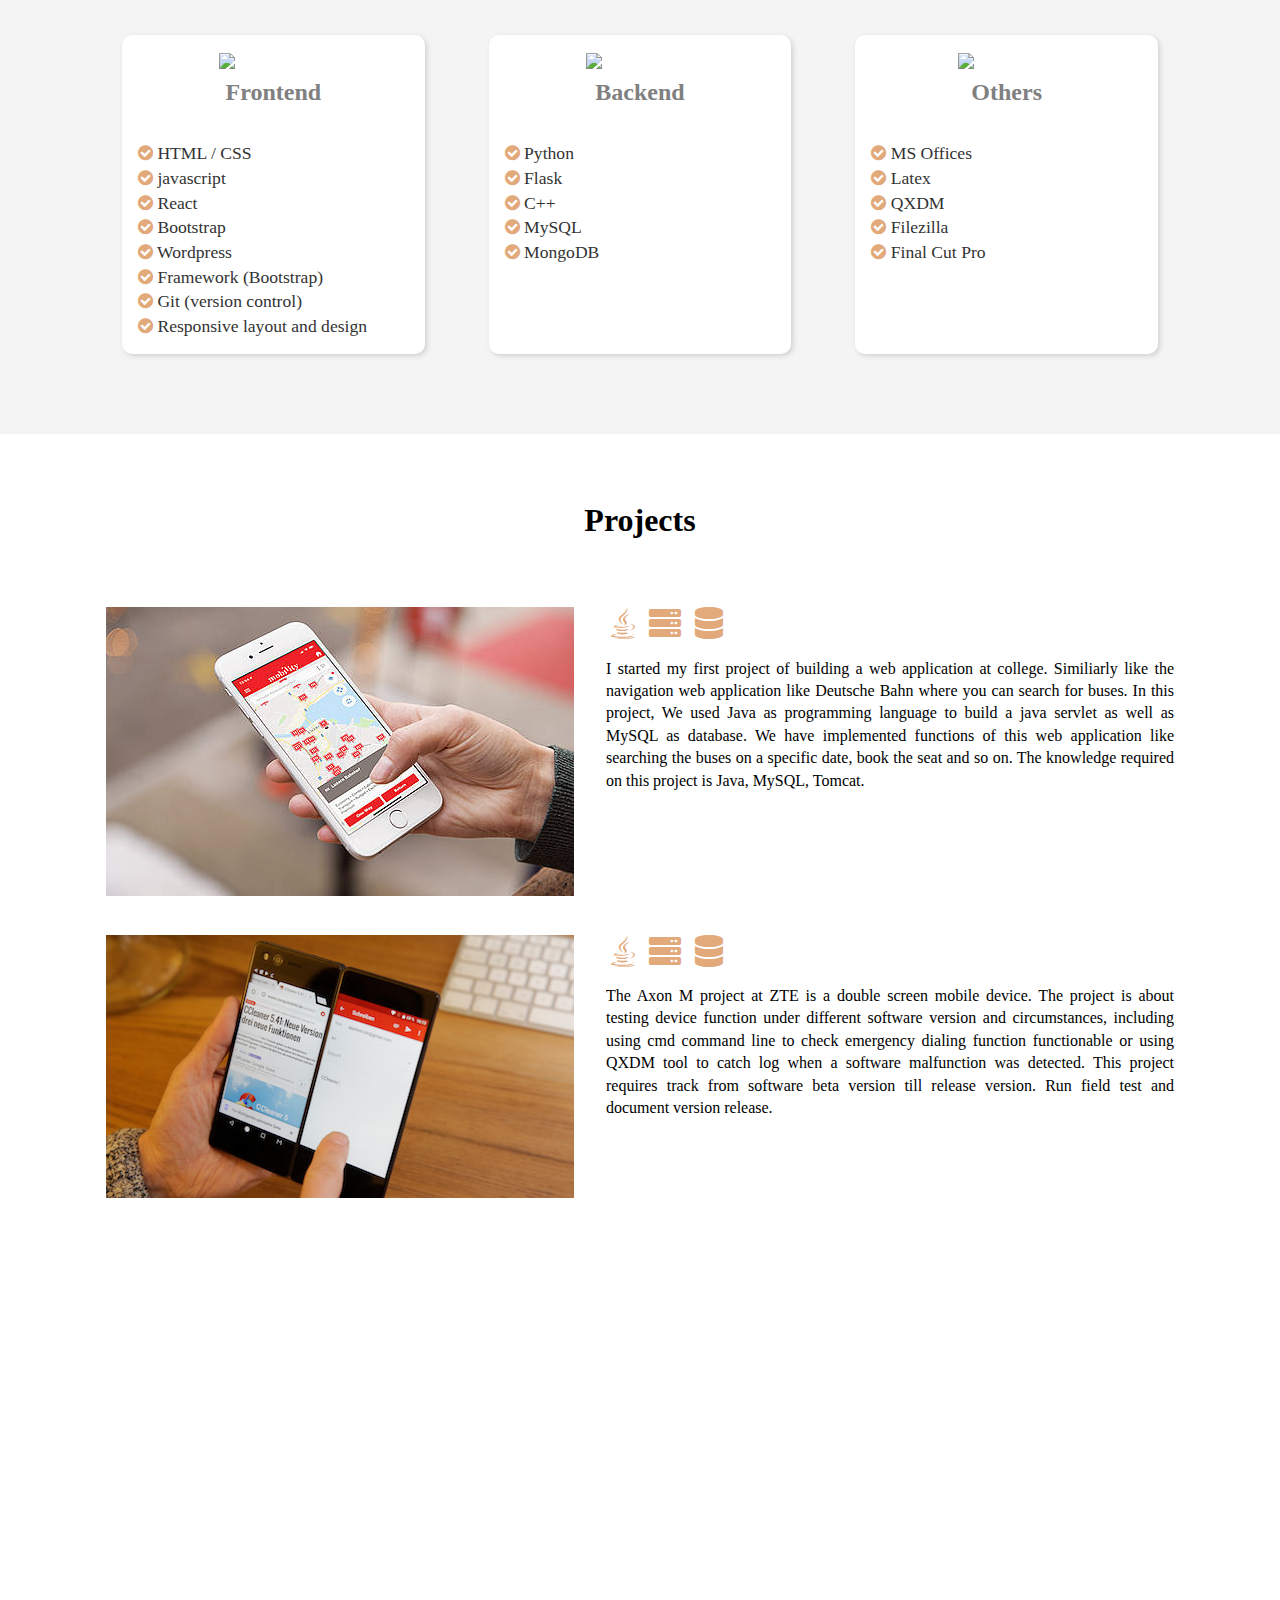
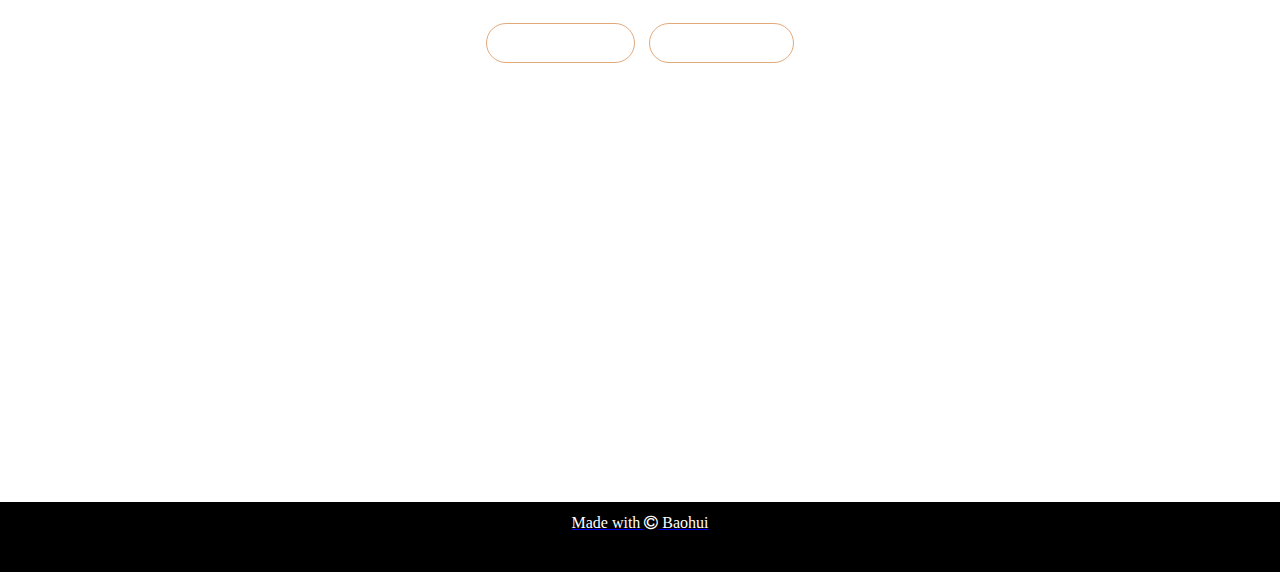
==== commit 53b09b08: "Update index.html" ====
--- a/index/index.html
+++ b/index/index.html
@@ -74,7 +74,7 @@
               <div class="about-text">
               <h3>A Little Bit <span class="text-primary">About Myself</span></h3>
               <p class="lead">
-                Hello, I am a junior web developer. I started to use HTML and CSS in 2020 to build my first website.
+                Hello, I am a junior web developer.
 
               </p>
               <p class="lead">
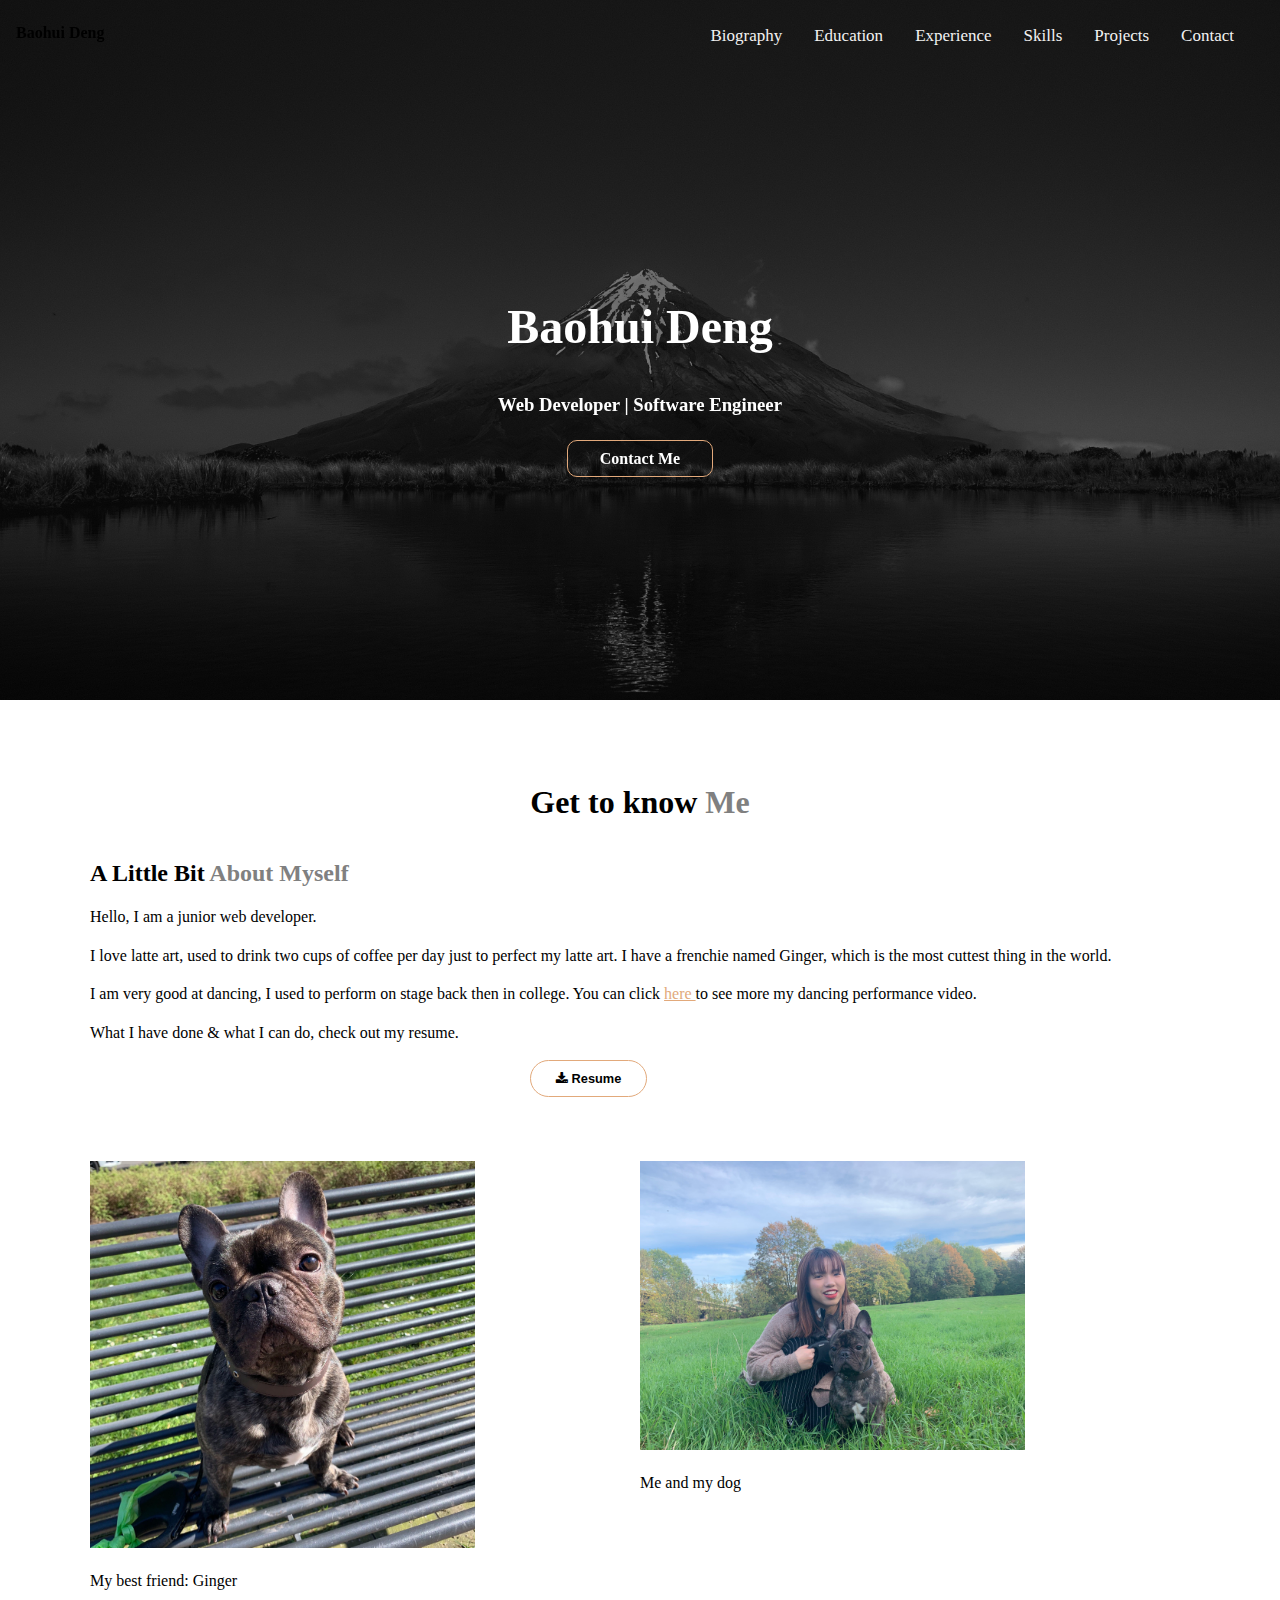
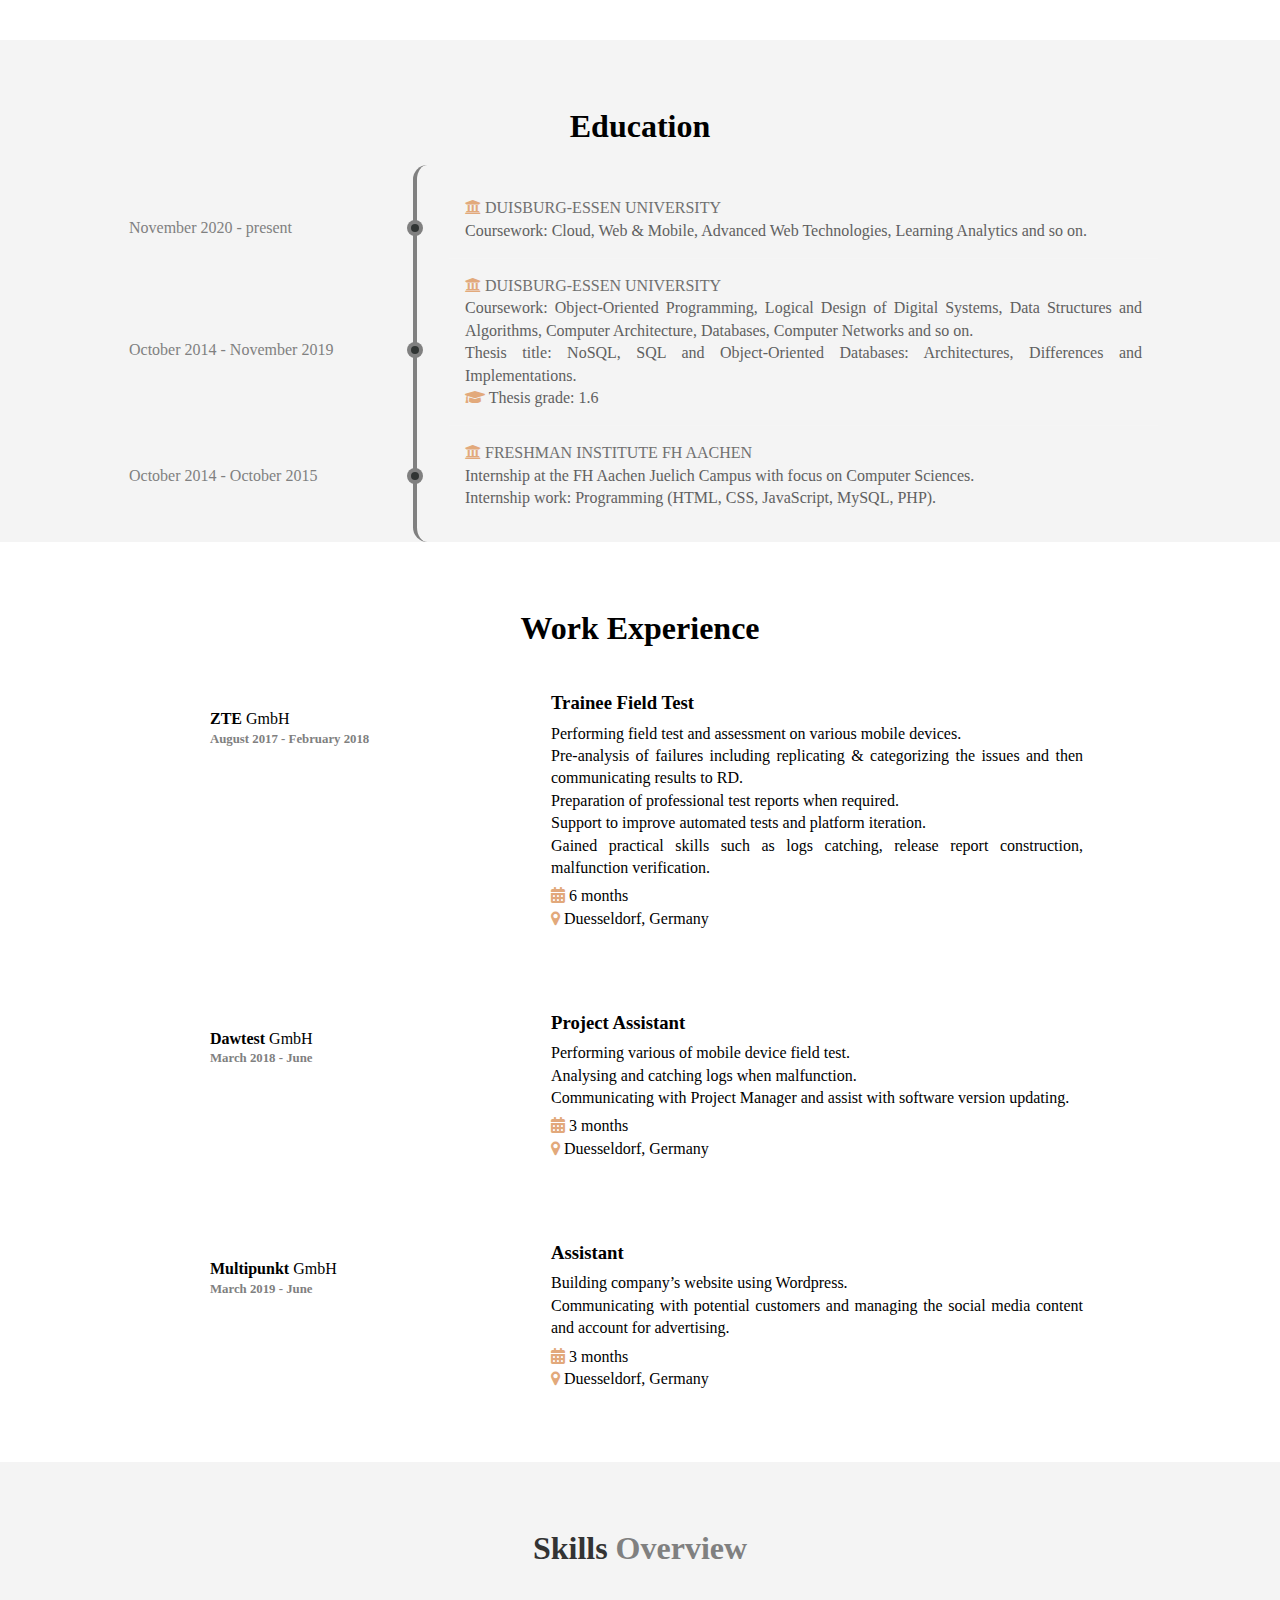
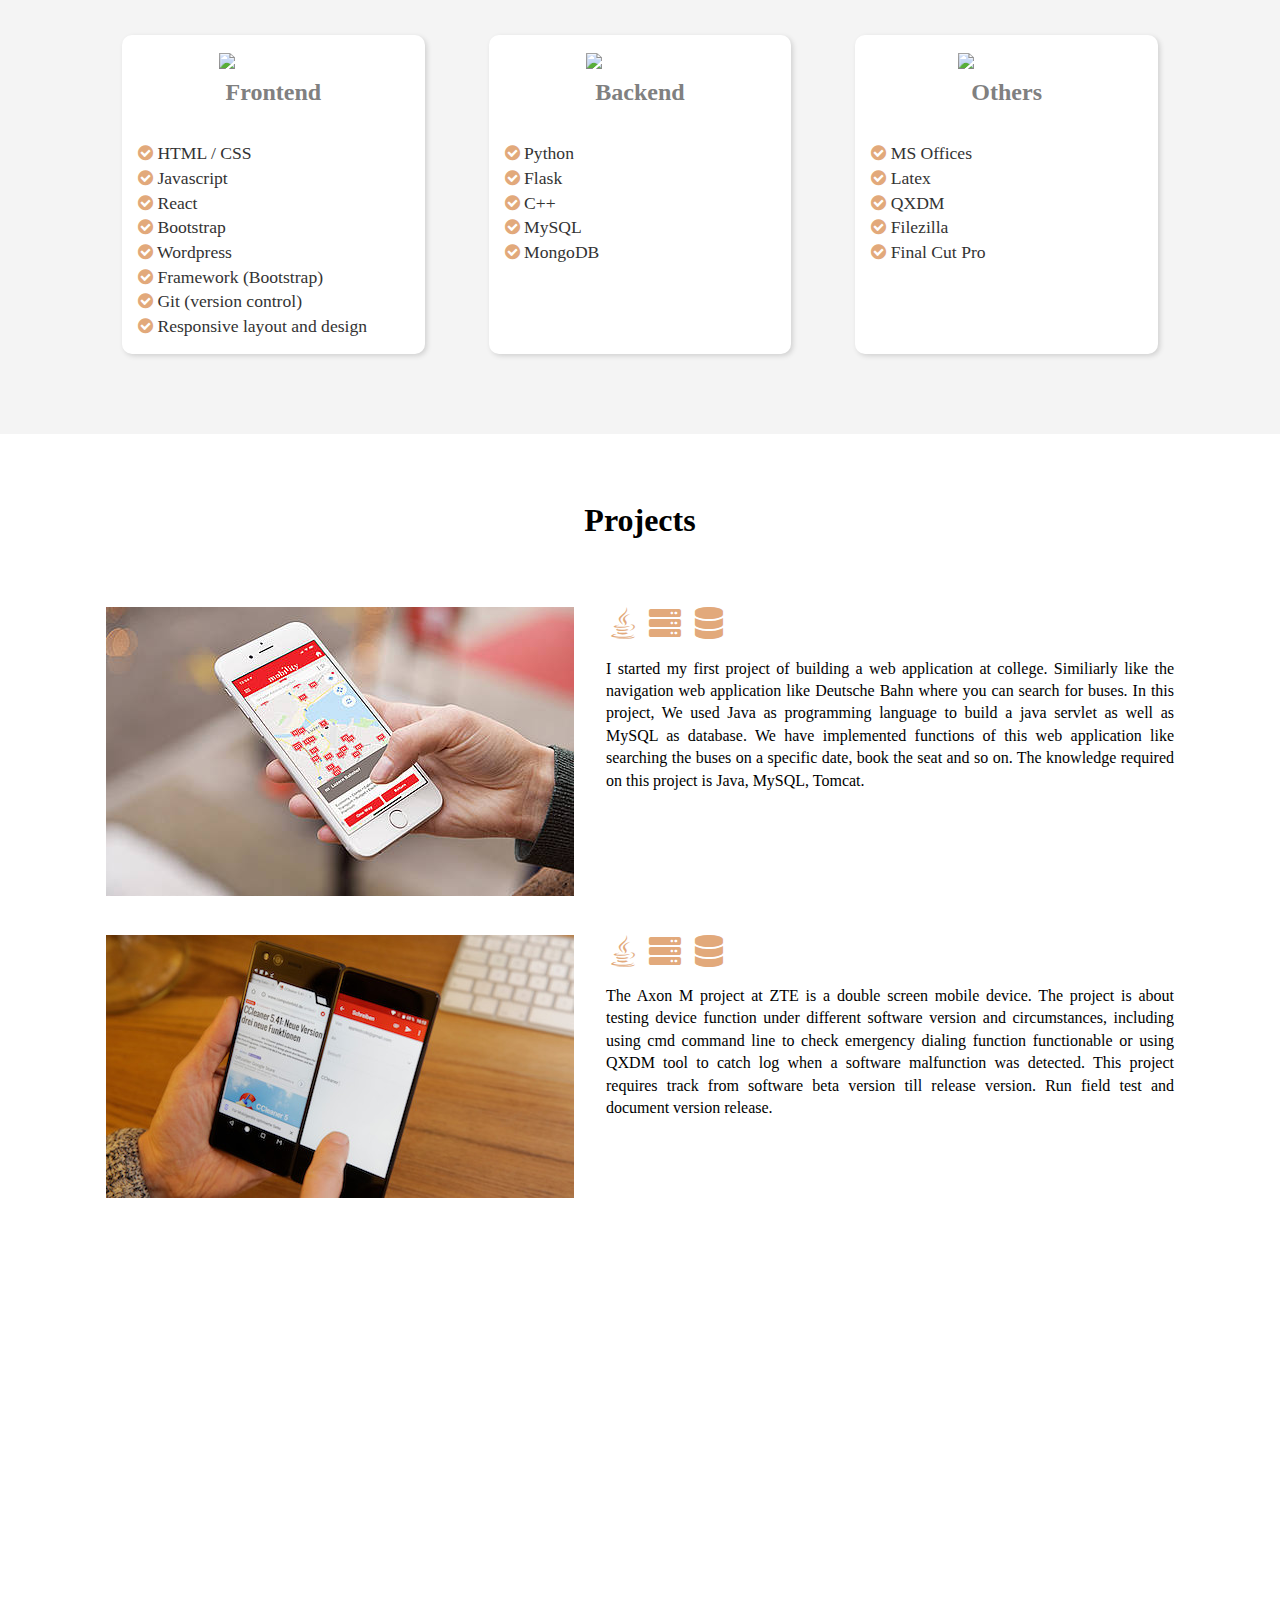
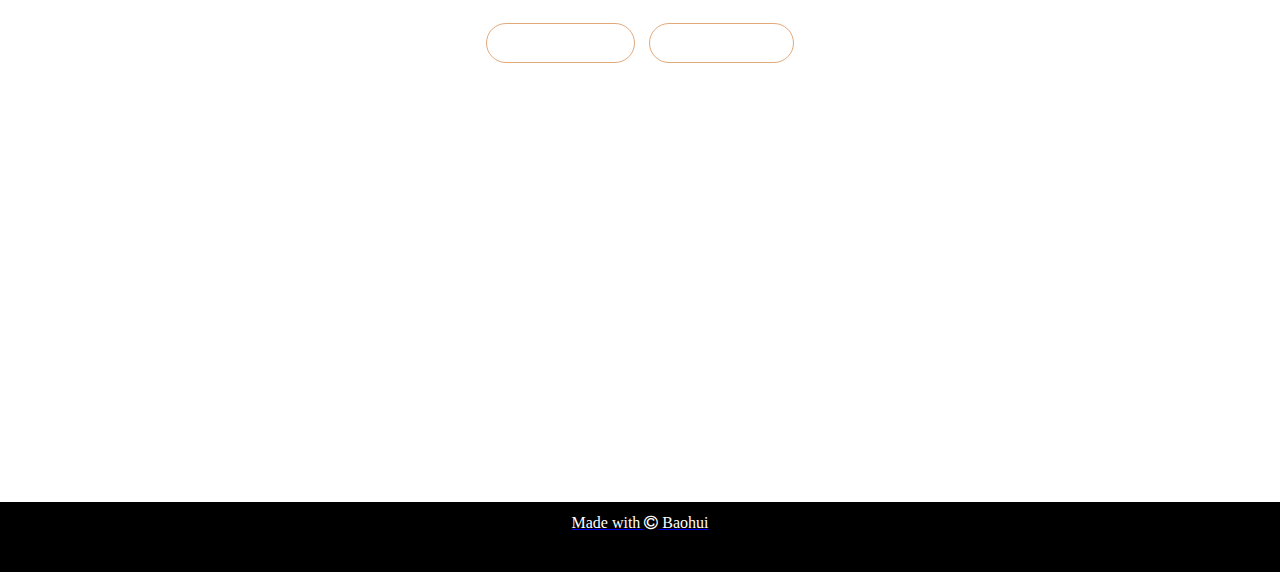
==== commit 24528e97: "Update index.html" ====
--- a/index/index.html
+++ b/index/index.html
@@ -247,7 +247,7 @@
         <i class="fa fa-check-circle"></i> HTML / CSS
       </div>
       <div class="feature">
-        <i class="fa fa-check-circle"></i> javascript
+        <i class="fa fa-check-circle"></i> Javascript
       </div>
         <div class="feature">
         <i class="fa fa-check-circle"></i> React
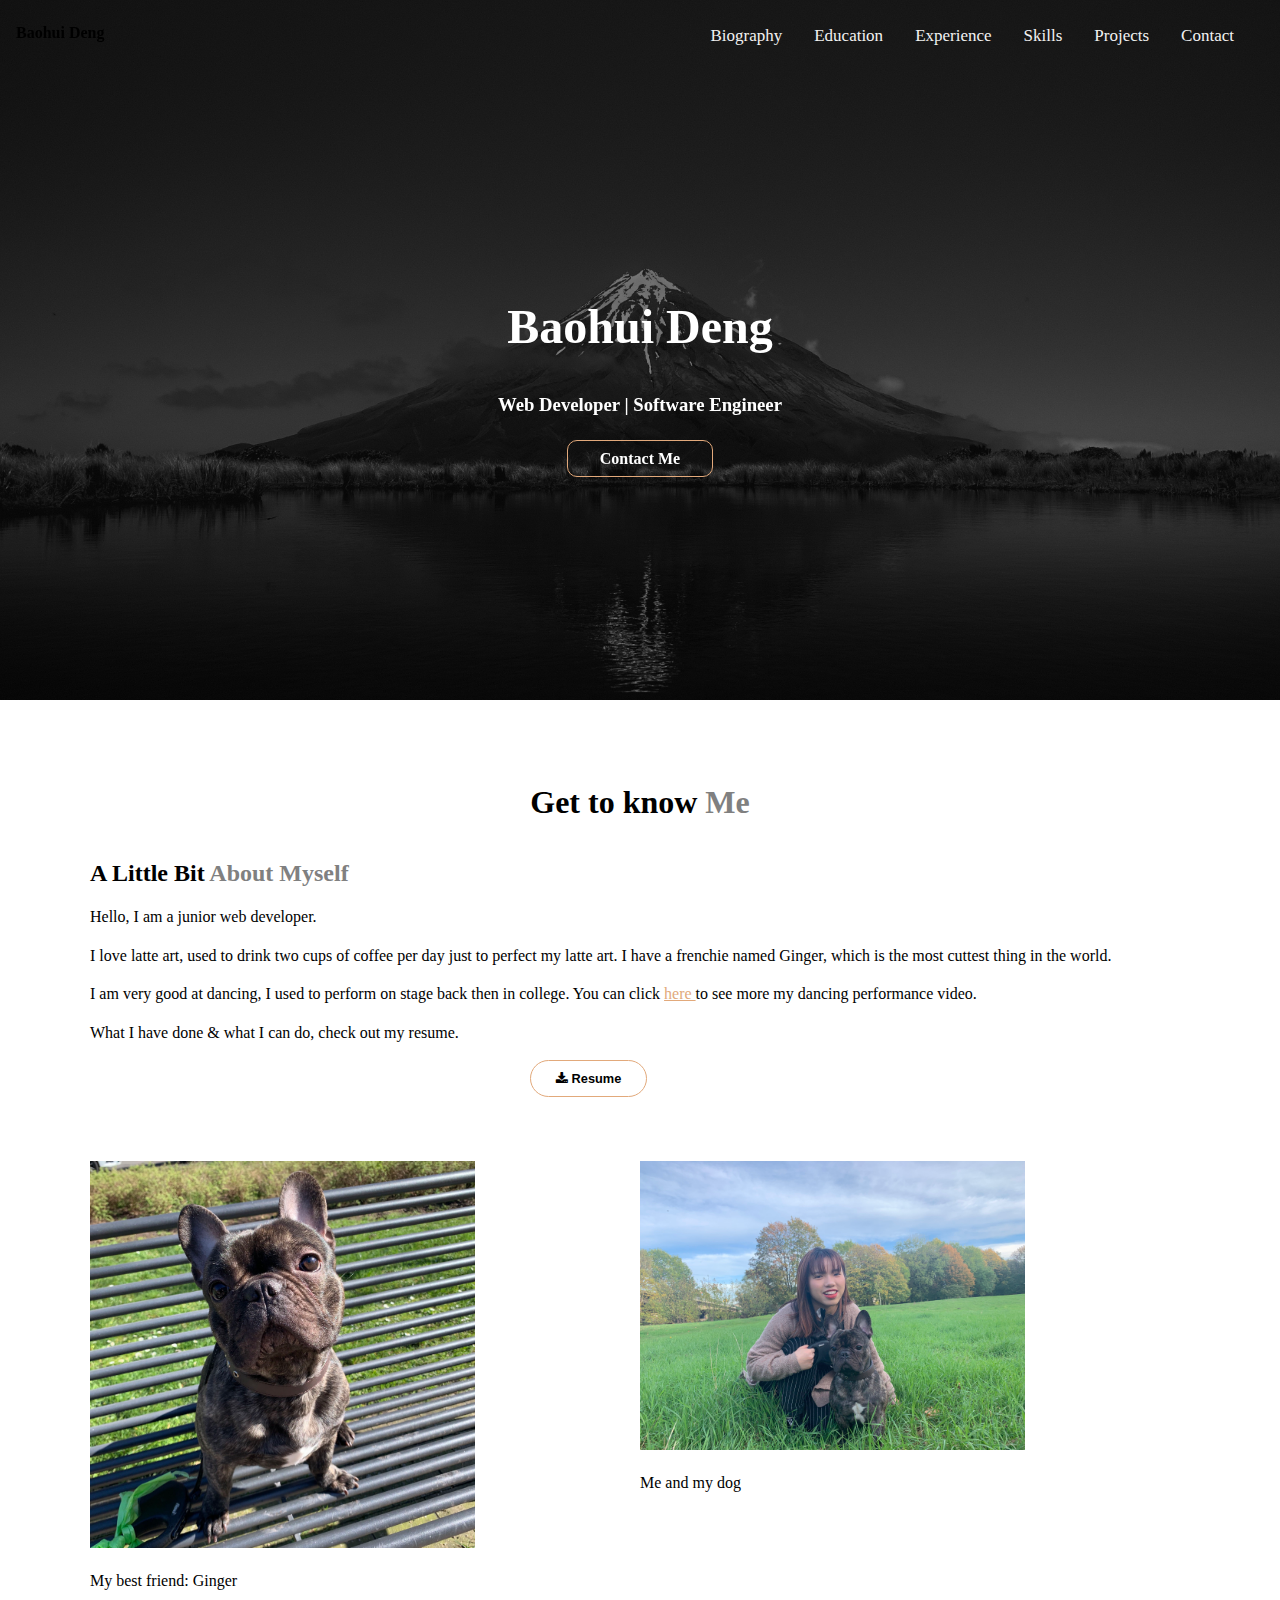
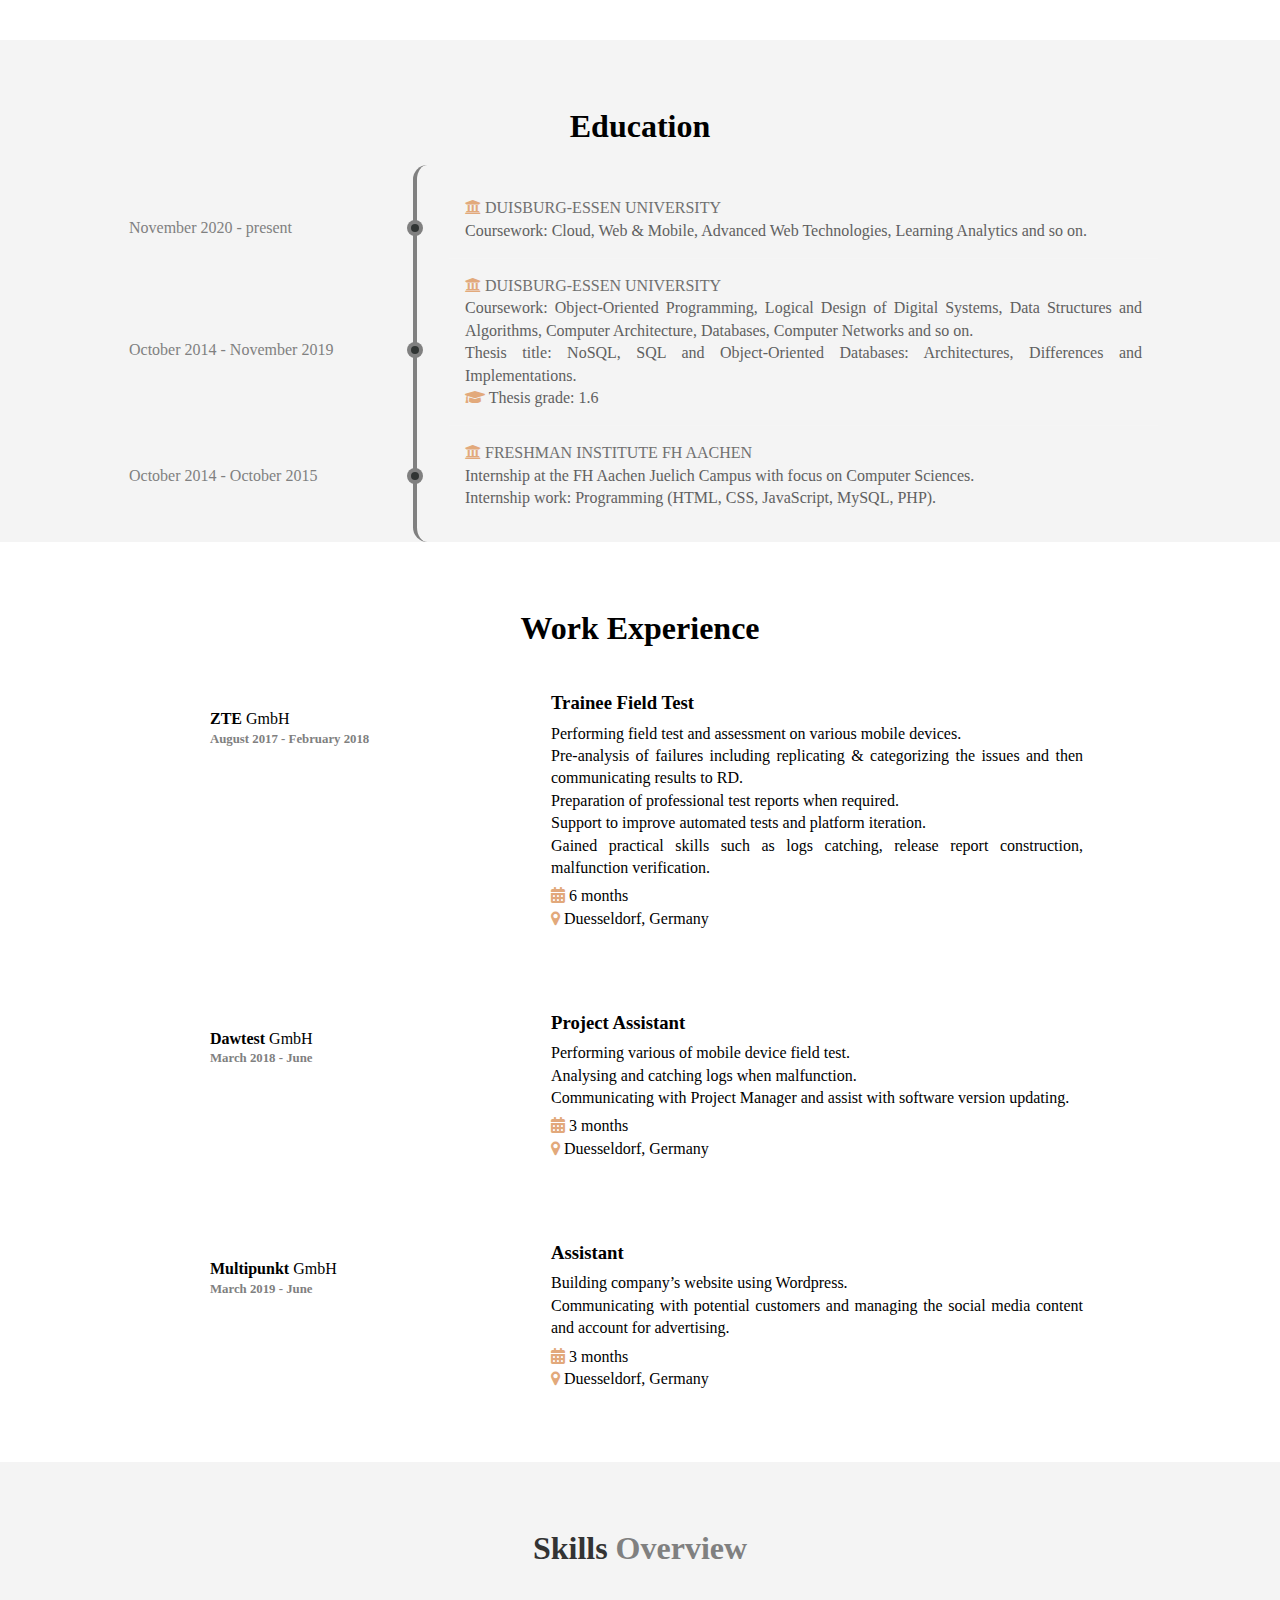
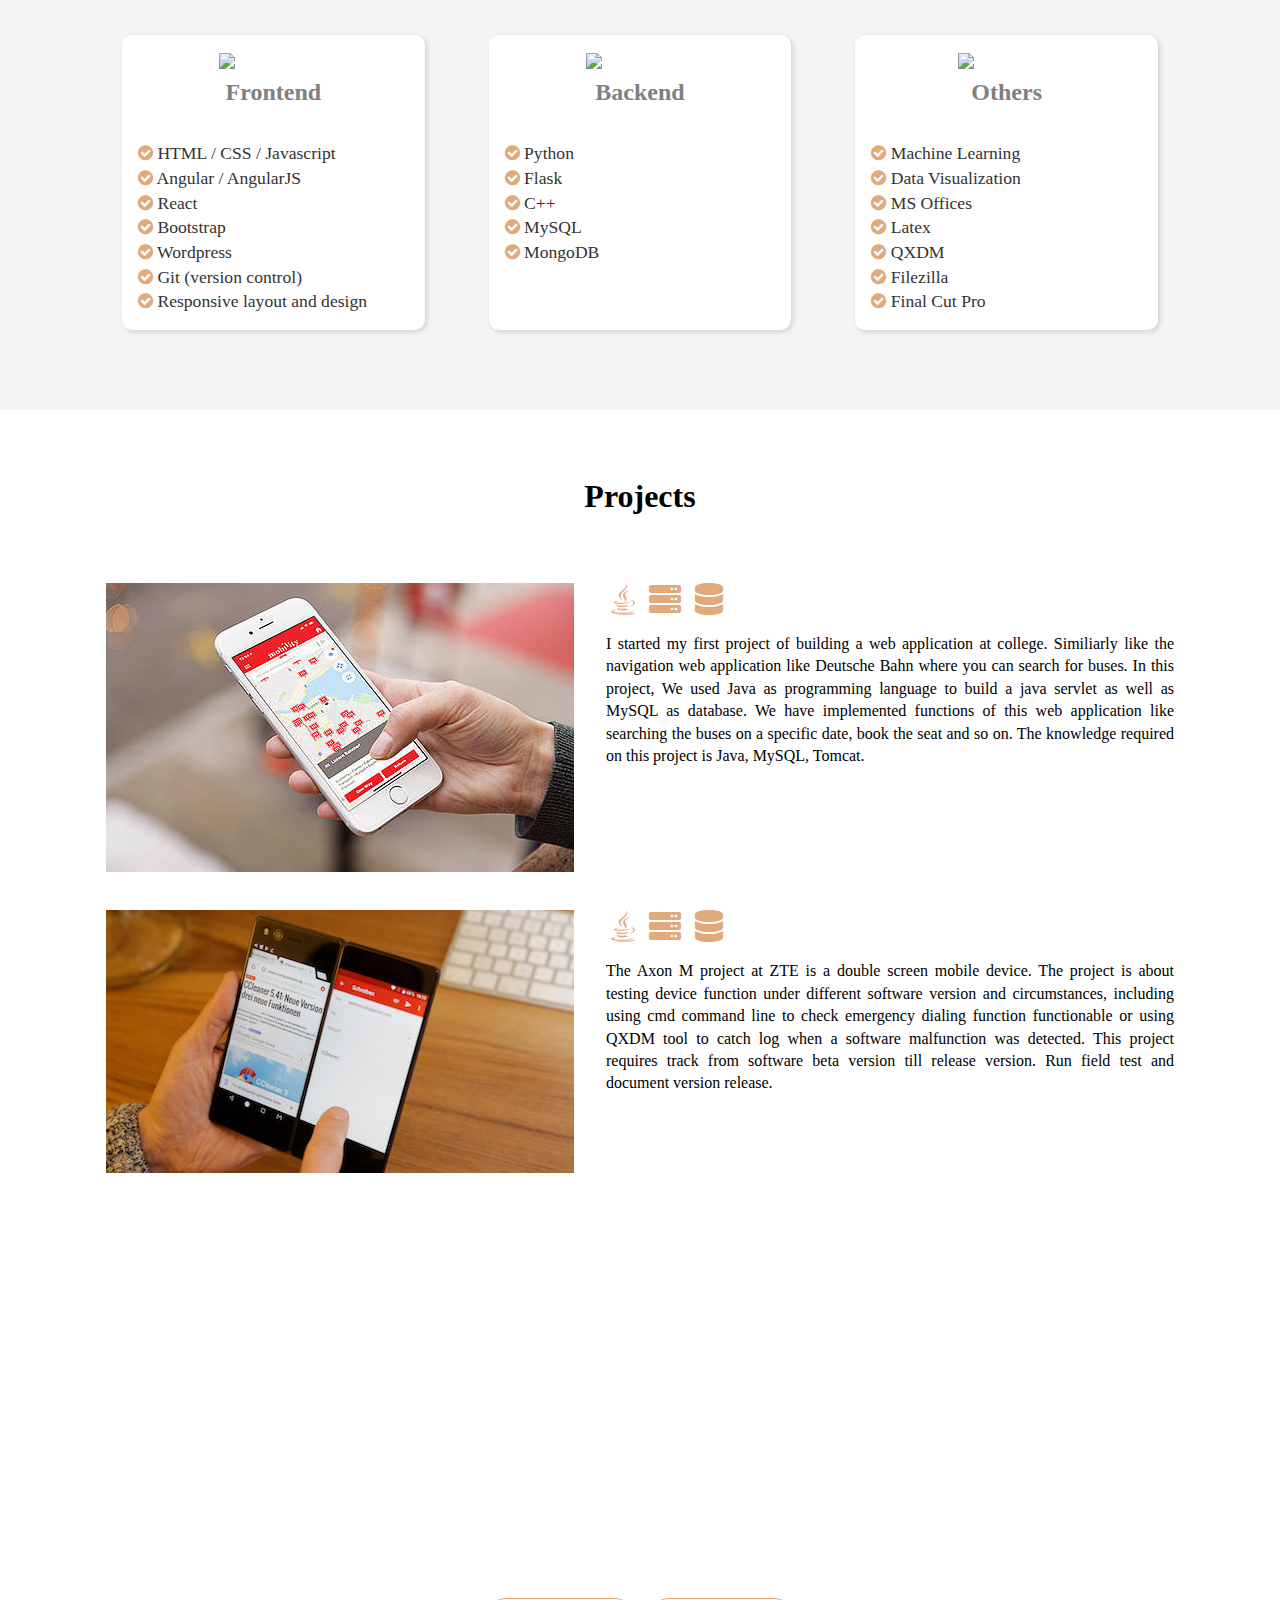
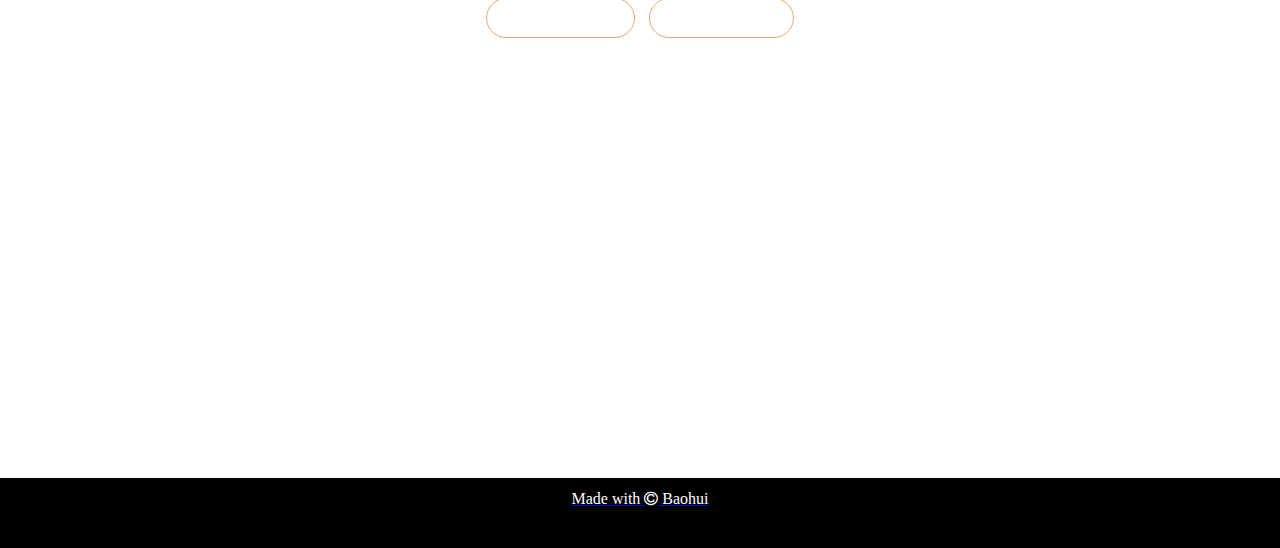
==== commit 385457a0: "Update index.html" ====
--- a/index/index.html
+++ b/index/index.html
@@ -244,10 +244,10 @@
       <h3><span class="text-primary">Frontend</span></h3>
 
       <div class="feature">
-        <i class="fa fa-check-circle"></i> HTML / CSS
+        <i class="fa fa-check-circle"></i> HTML / CSS / Javascript
       </div>
       <div class="feature">
-        <i class="fa fa-check-circle"></i> Javascript
+        <i class="fa fa-check-circle"></i> Angular / AngularJS
       </div>
         <div class="feature">
         <i class="fa fa-check-circle"></i> React
@@ -255,11 +255,9 @@
         <div class="feature">
         <i class="fa fa-check-circle"></i> Bootstrap
       </div>
+   
       <div class="feature">
         <i class="fa fa-check-circle"></i> Wordpress
-      </div>
-      <div class="feature">
-        <i class="fa fa-check-circle"></i> Framework (Bootstrap)
       </div>
       <div class="feature">
         <i class="fa fa-check-circle"></i> Git (version control)
@@ -291,7 +289,12 @@
         <div class="box">
           <img class="iconw" style="max-width:100%,height:auto" src="https://img.icons8.com/office/80/000000/windows8.png"/>
         <h3><span class="text-primary">Others</span></h3>
-
+ <div class="feature">
+        <i class="fa fa-check-circle"></i> Machine Learning
+        </div>
+          <div class="feature">
+        <i class="fa fa-check-circle"></i> Data Visualization
+        </div>
         <div class="feature">
         <i class="fa fa-check-circle"></i> MS Offices
         </div>
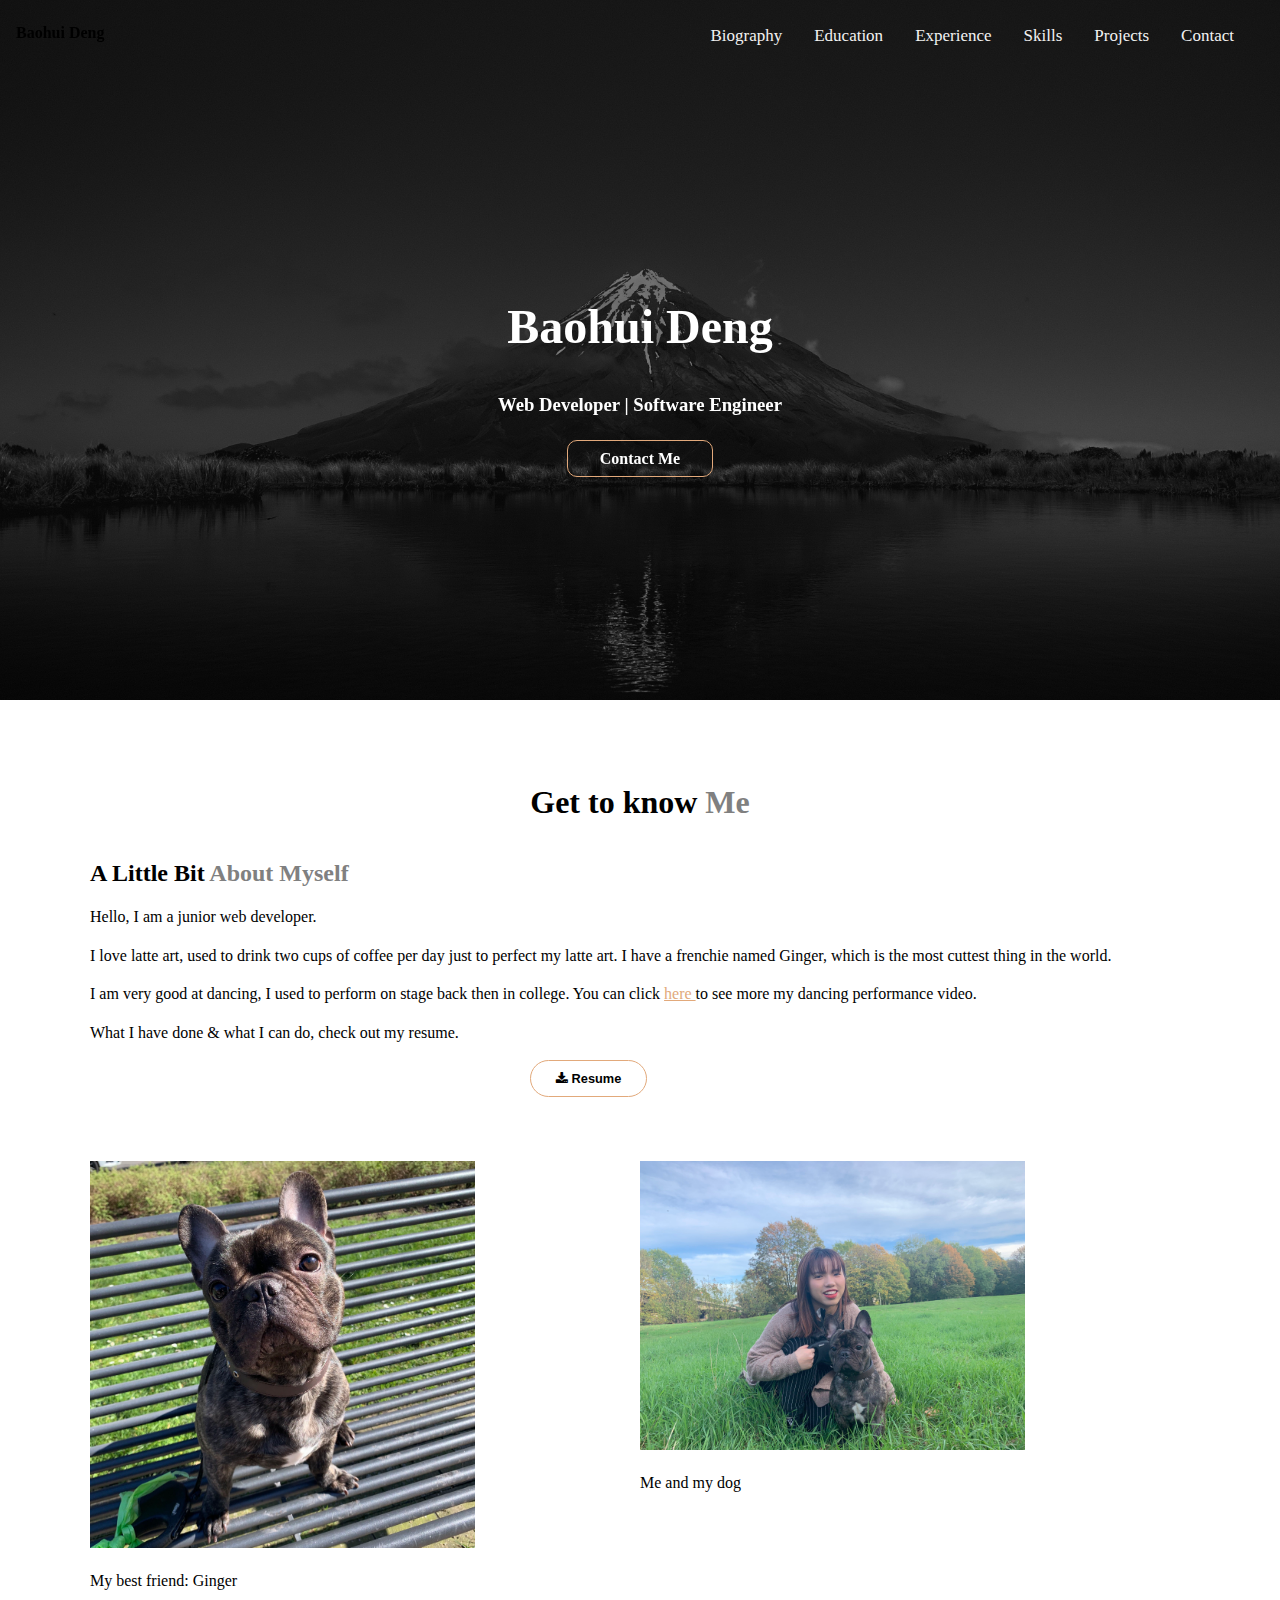
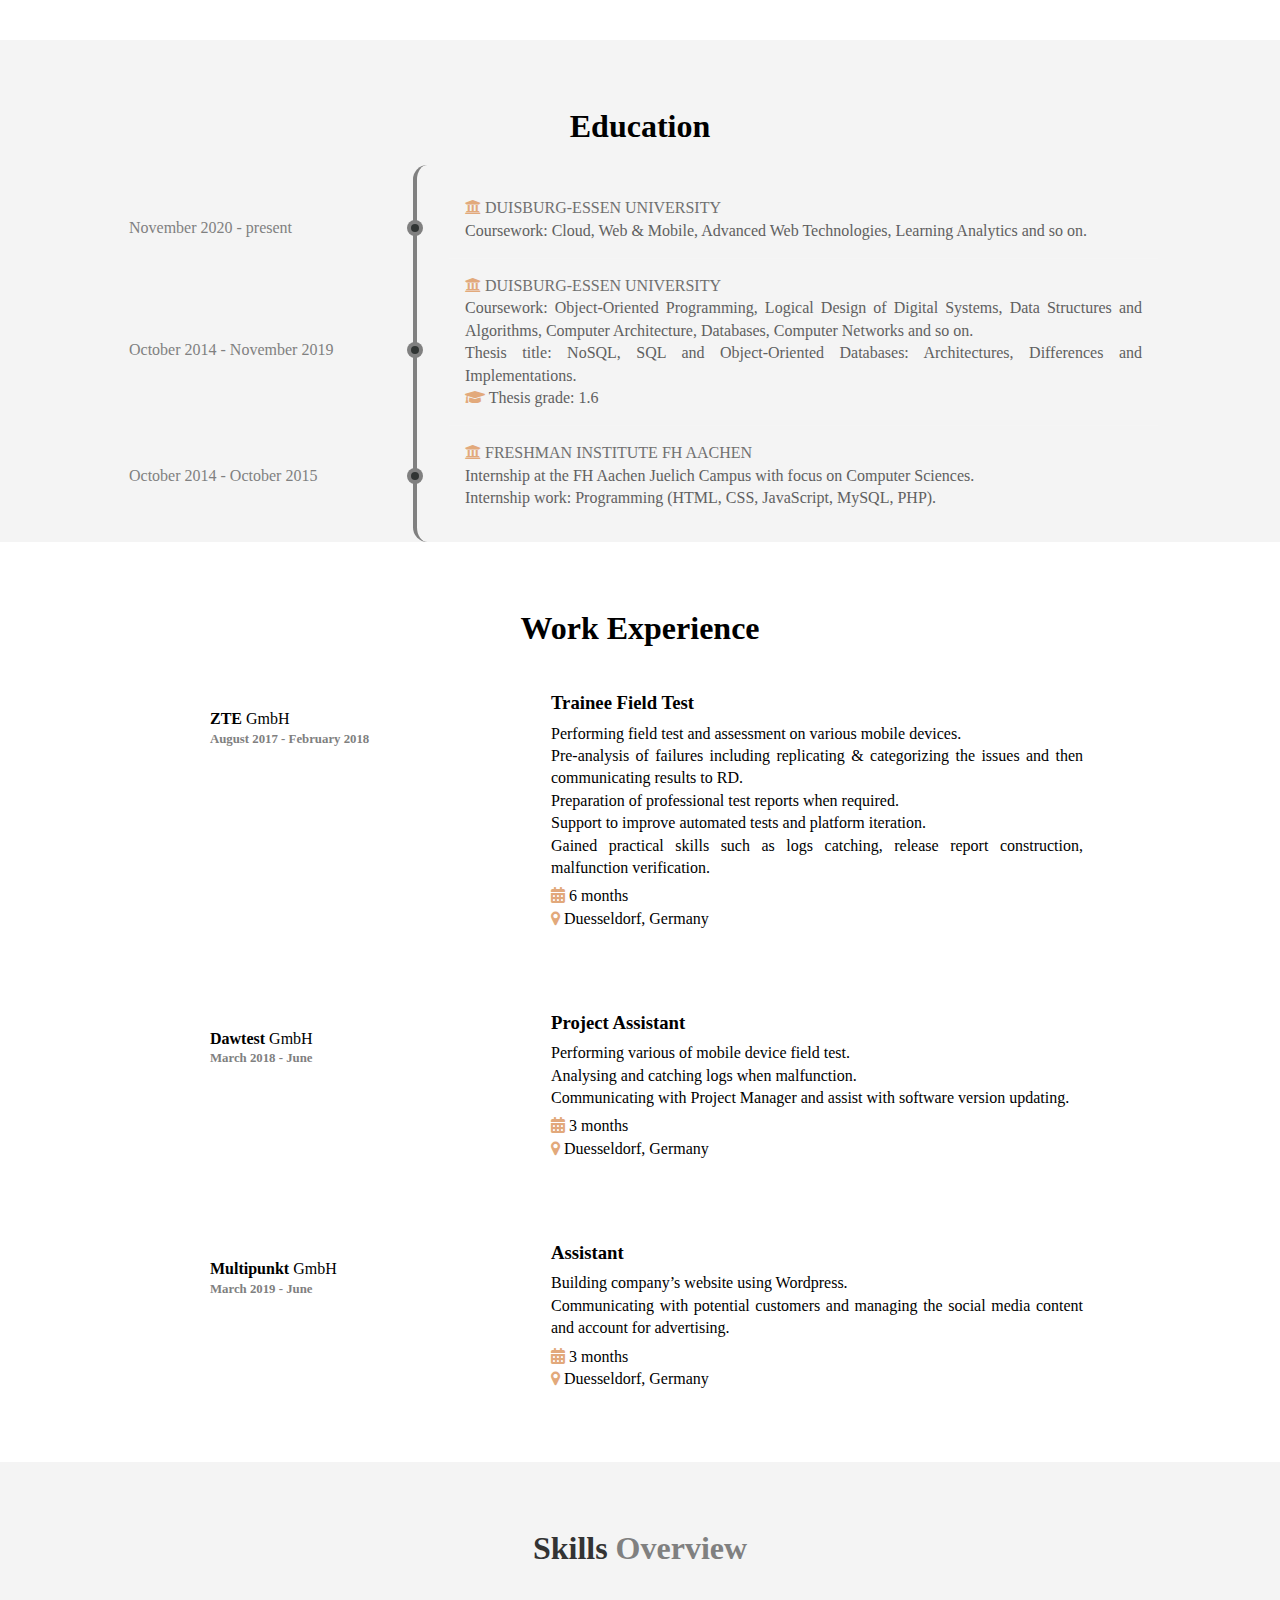
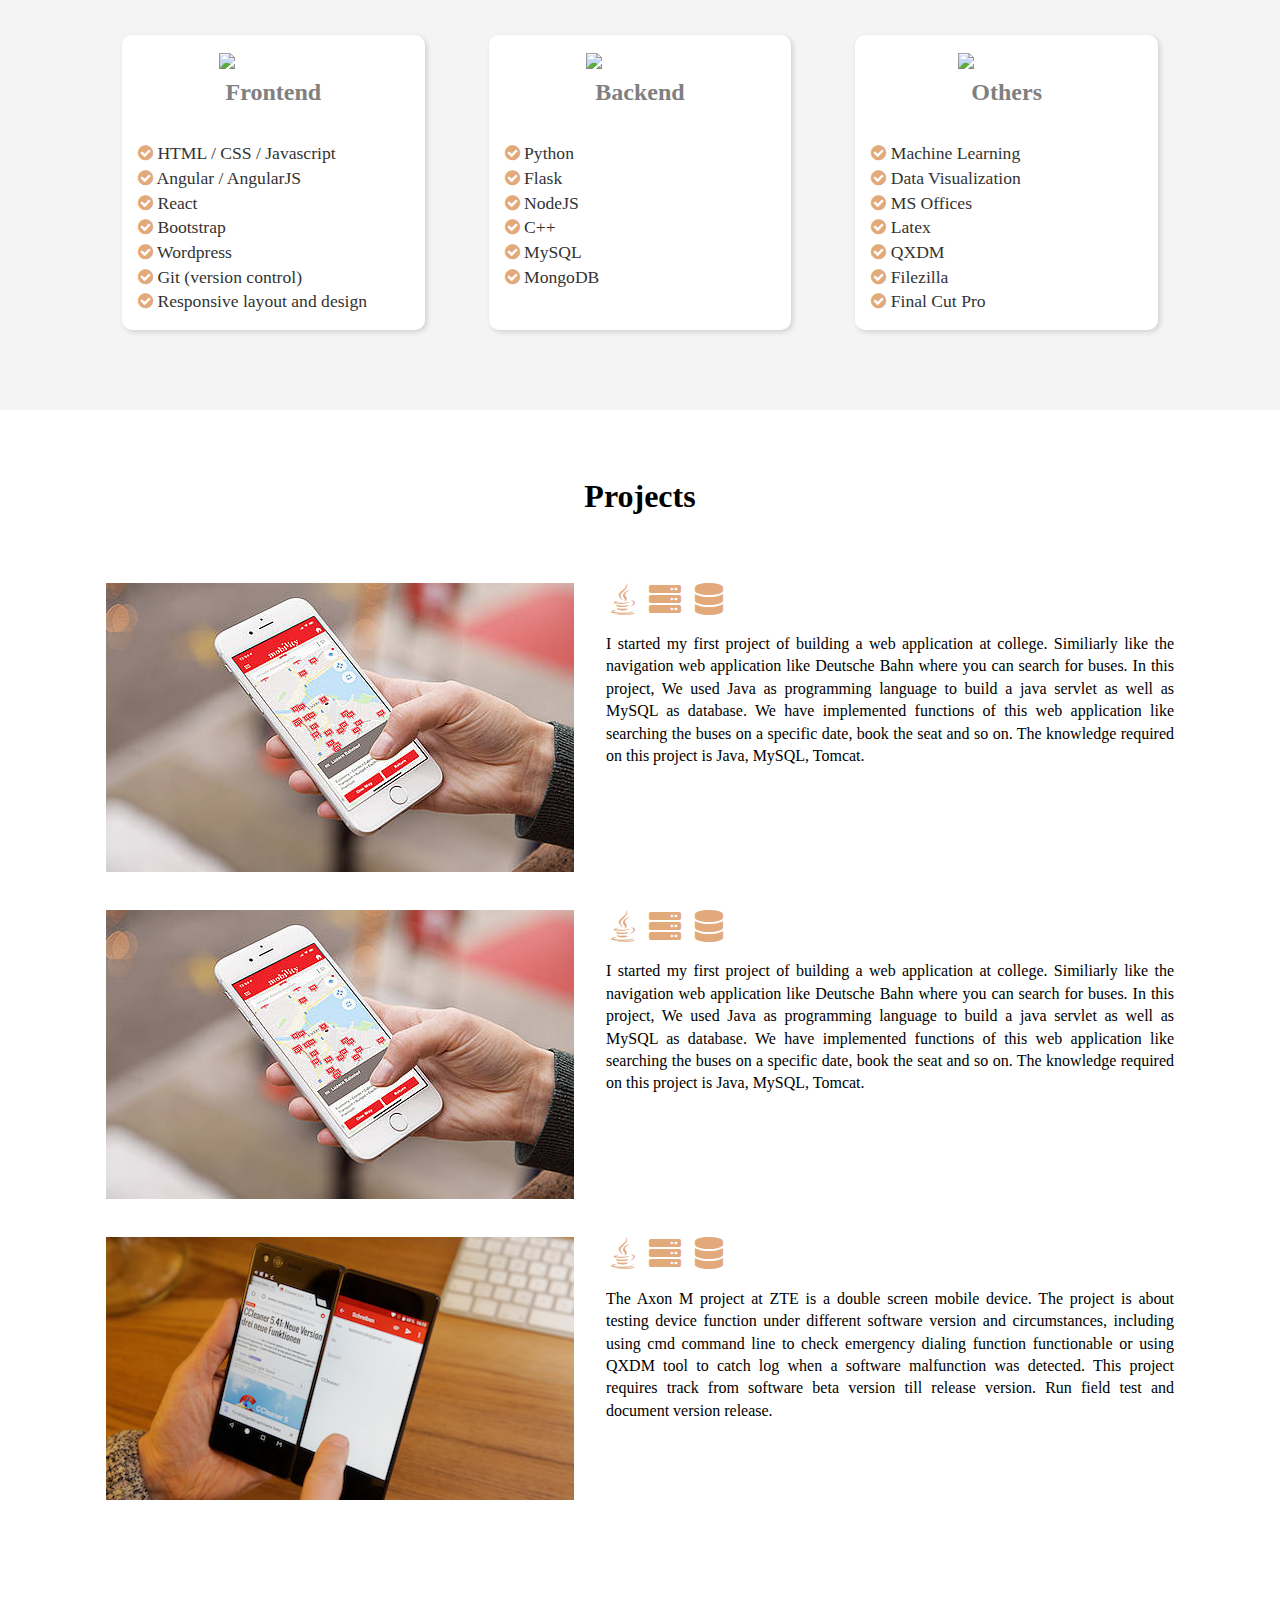
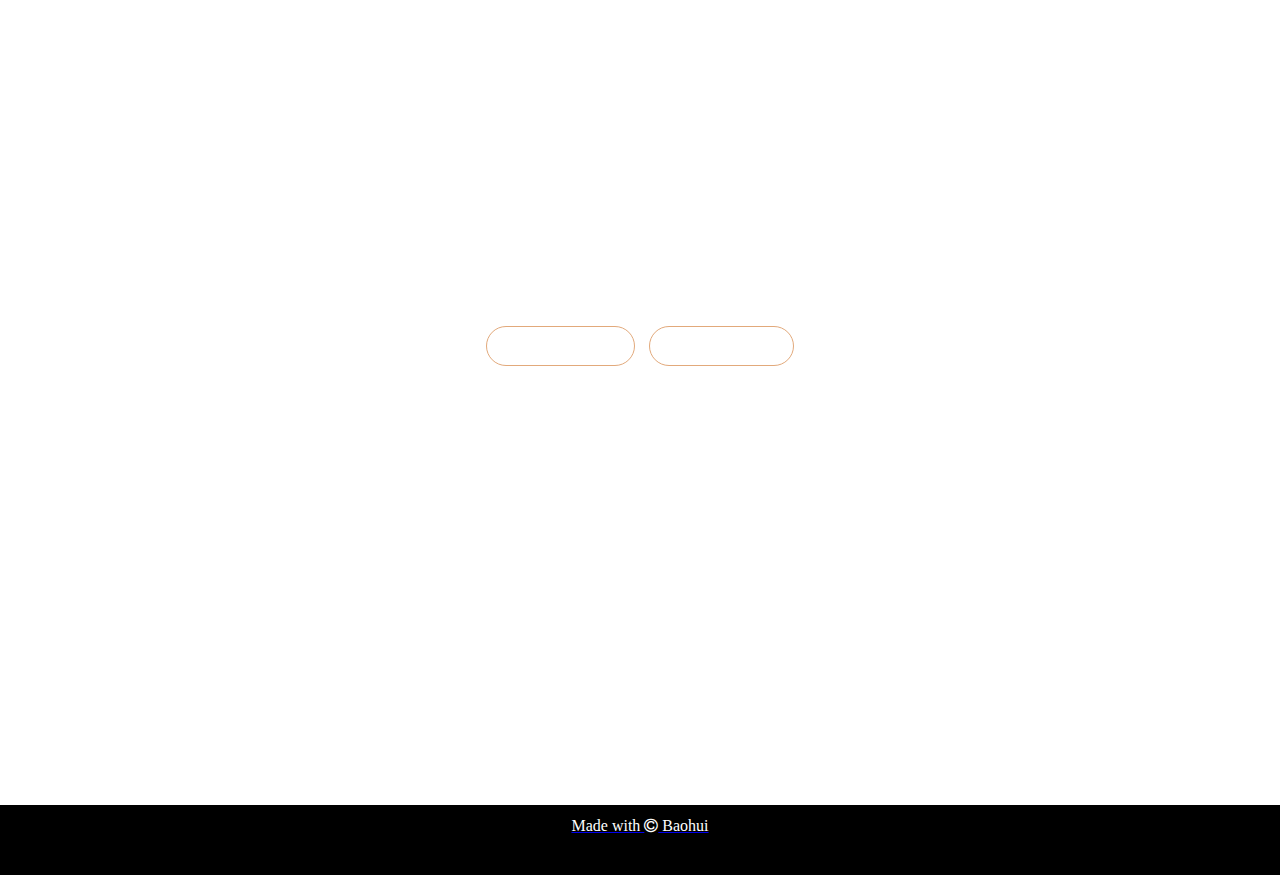
==== commit a205de1e: "Update index.html" ====
--- a/index/index.html
+++ b/index/index.html
@@ -276,6 +276,9 @@
           <div class="feature">
         <i class="fa fa-check-circle"></i> Flask
         </div>
+          <div class="feature">
+        <i class="fa fa-check-circle"></i> NodeJS
+        </div>
         <div class="feature">
         <i class="fa fa-check-circle"></i> C++
         </div>
@@ -324,6 +327,24 @@
       <div class="container0">
         <h1>Projects</h1>
         <div class="projectbox">
+        <div class="galary">
+          <img src="galary1.jpg">
+        </div>
+        <div class="description">
+            <div class="knowledge">
+                <i class="fab fa-java"></i>
+                <i class="fas fa-server"></i>
+                <i class="fas fa-database"></i>
+            </div>
+            <div class="textparagraph">
+          <p> I started my first project of building a web application at college. Similiarly like the navigation
+            web application like Deutsche Bahn where you can search for buses. In this project, We used Java as programming language
+            to build a java servlet as well as MySQL as database.   We have implemented functions of this web application like
+            searching the buses on a specific date, book the seat and so on. The knowledge required on this project is Java, MySQL, Tomcat.
+          </p>  </div>
+          </div>
+        </div>
+               <div class="projectbox">
         <div class="galary">
           <img src="galary1.jpg">
         </div>
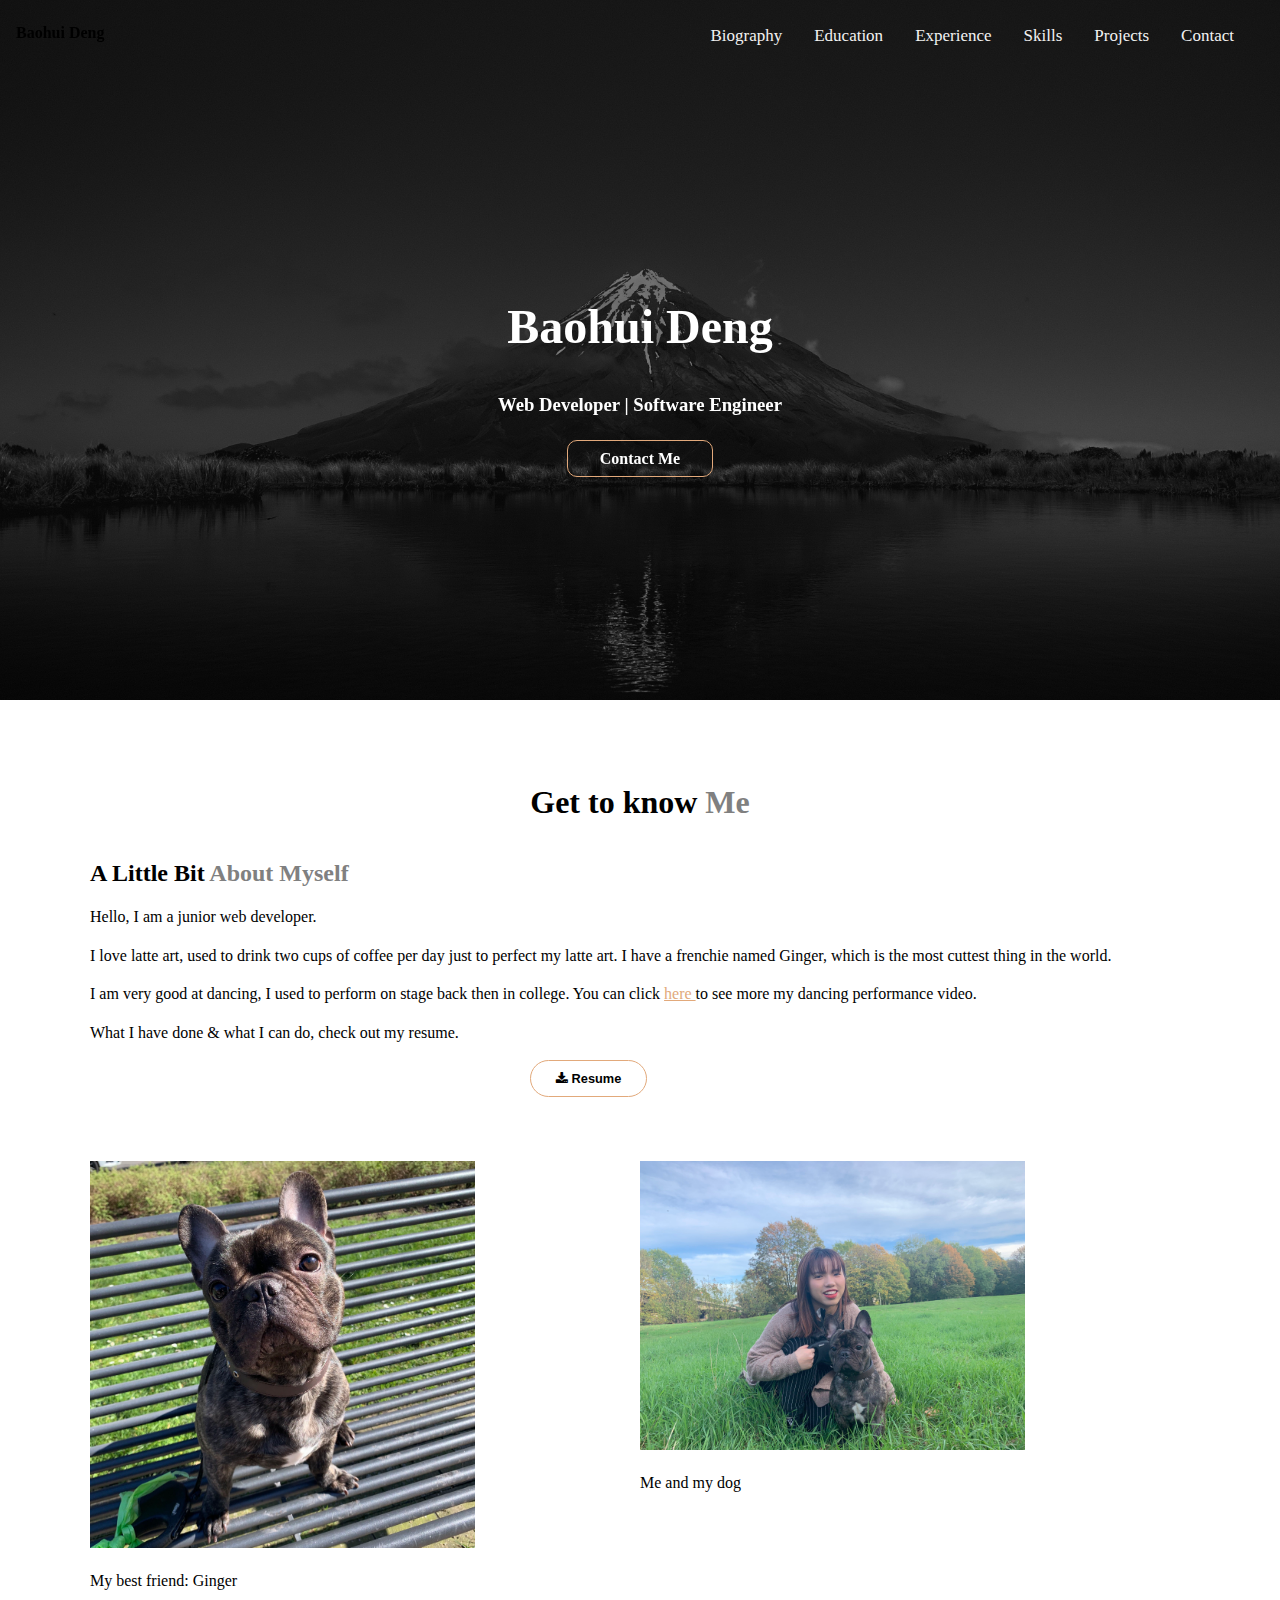
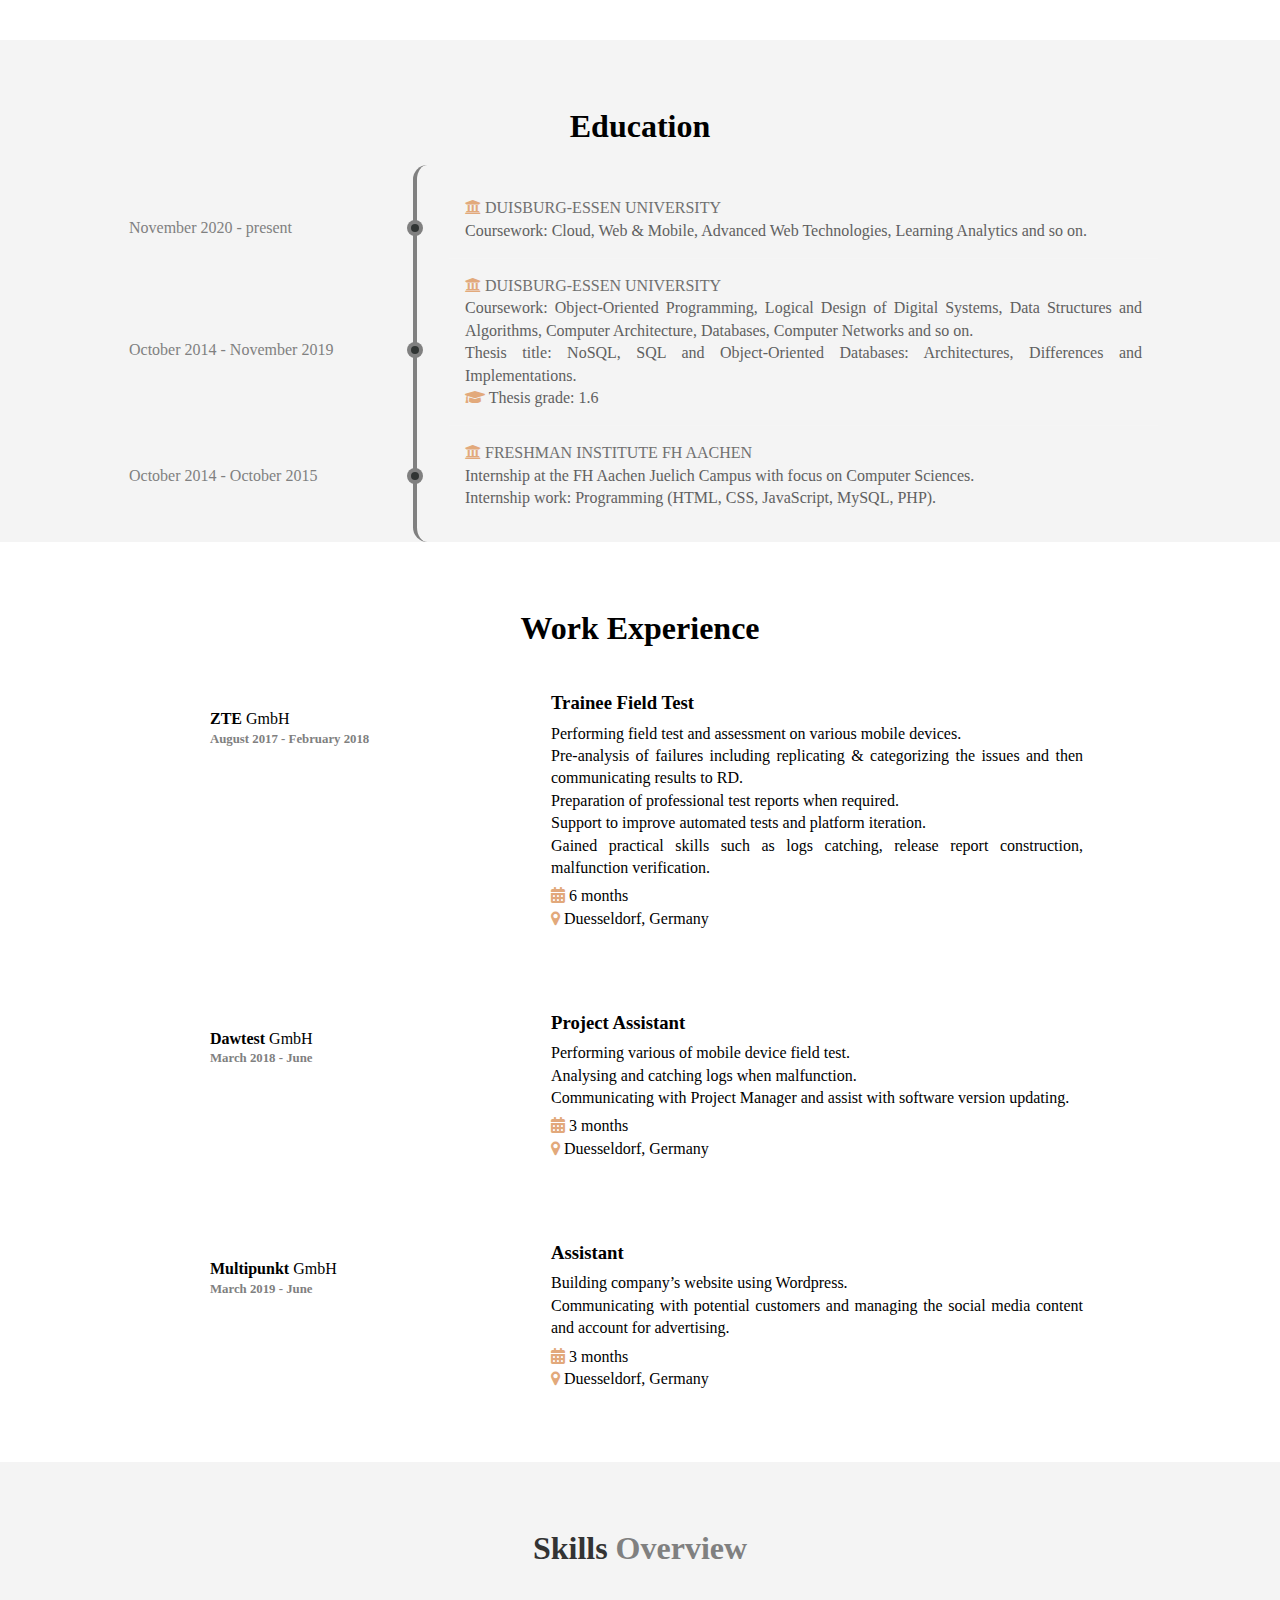
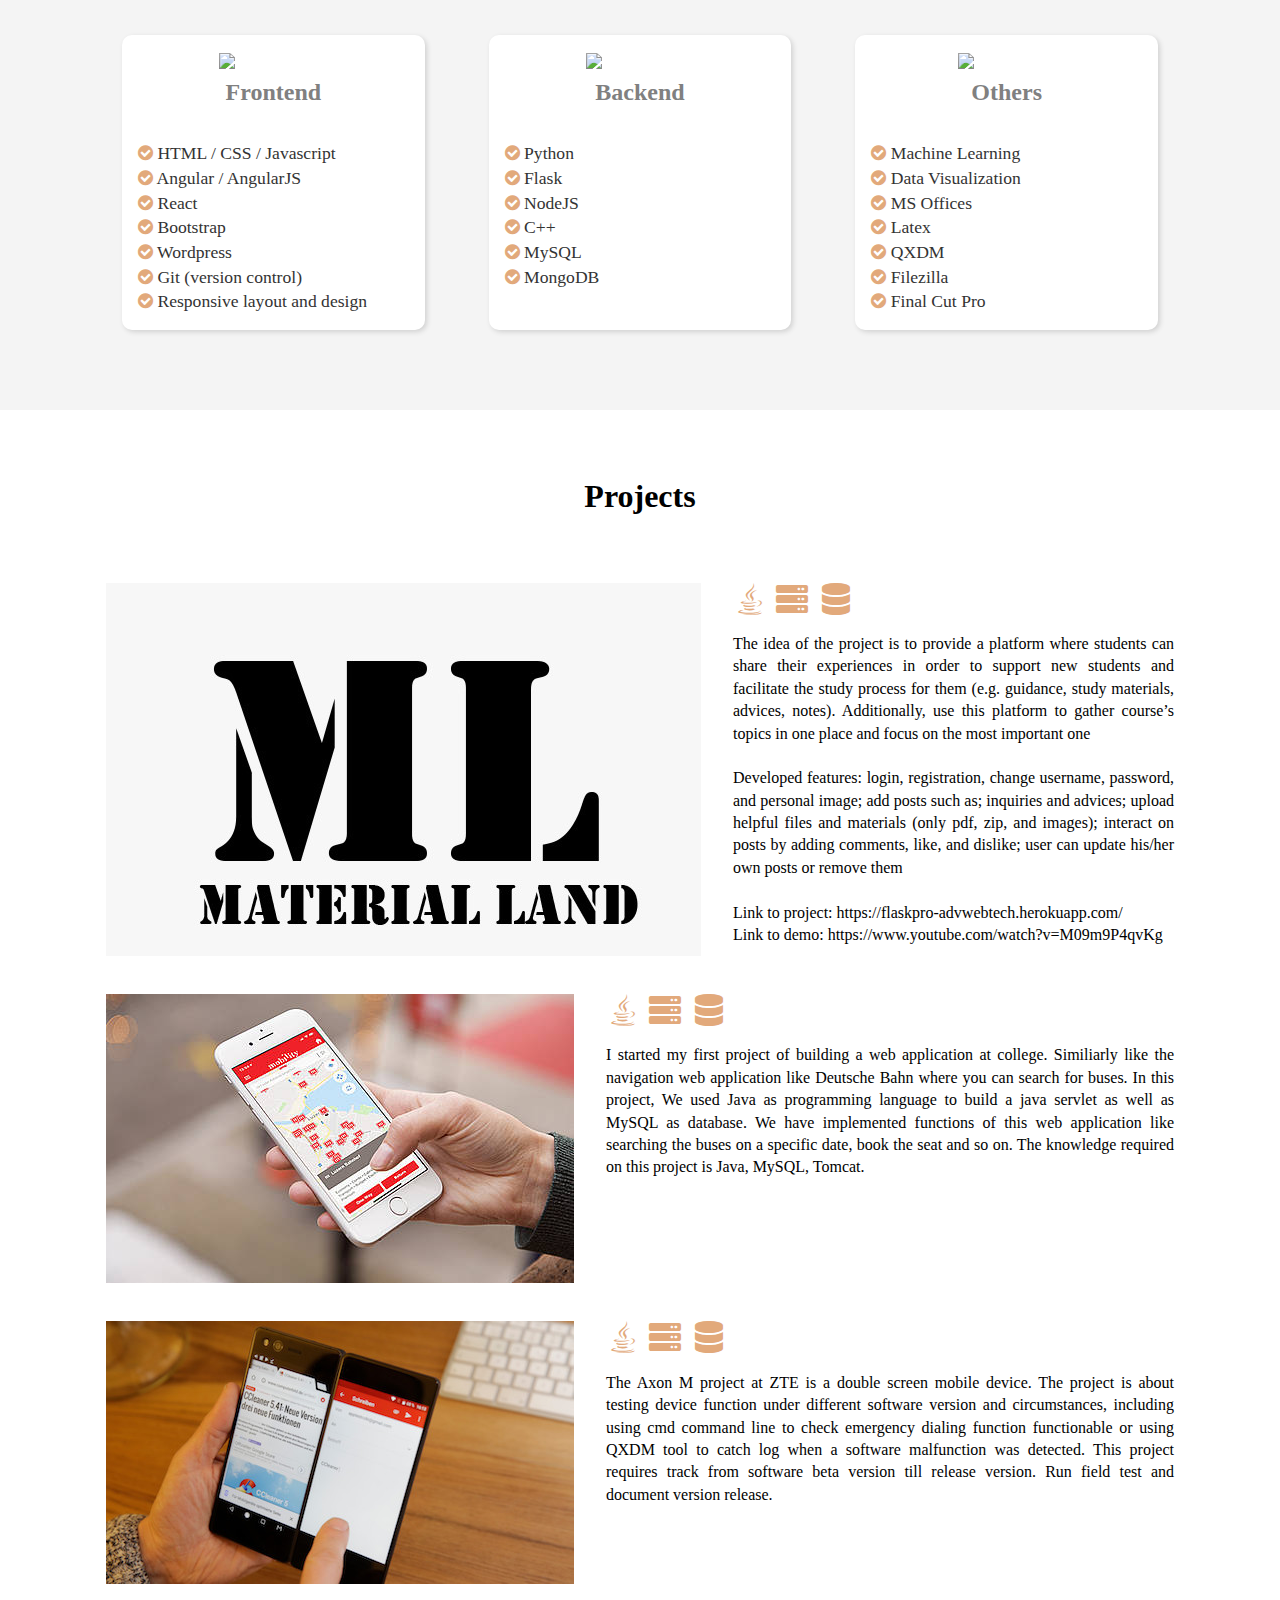
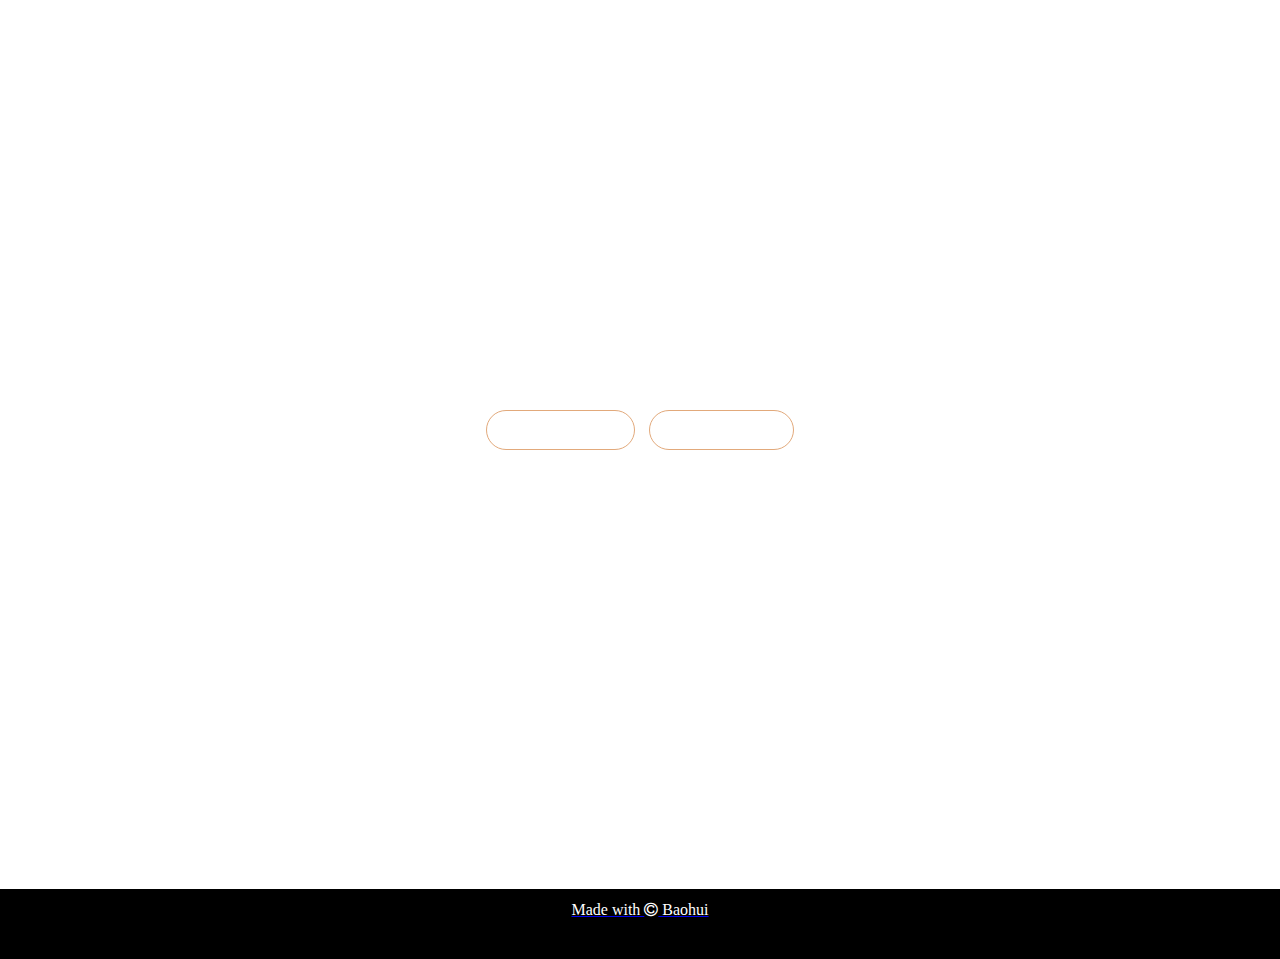
==== commit eb02af94: "Update index.html" ====
--- a/index/index.html
+++ b/index/index.html
@@ -328,7 +328,7 @@
         <h1>Projects</h1>
         <div class="projectbox">
         <div class="galary">
-          <img src="galary1.jpg">
+          <img src="MLblack copy.png">
         </div>
         <div class="description">
             <div class="knowledge">
@@ -337,11 +337,17 @@
                 <i class="fas fa-database"></i>
             </div>
             <div class="textparagraph">
-          <p> I started my first project of building a web application at college. Similiarly like the navigation
-            web application like Deutsche Bahn where you can search for buses. In this project, We used Java as programming language
-            to build a java servlet as well as MySQL as database.   We have implemented functions of this web application like
-            searching the buses on a specific date, book the seat and so on. The knowledge required on this project is Java, MySQL, Tomcat.
-          </p>  </div>
+          <p>  The idea of the project is to provide a platform where students can share their experiences in order to support new students and facilitate the study process for them (e.g. guidance, study materials, advices, notes). Additionally, use this platform to gather course’s topics in one place and focus on the most important one
+          </p>  <br>
+             <p> Developed features: login, registration,
+change username, password, and personal image;
+add posts such as; inquiries and advices;
+upload helpful files and materials (only pdf, zip, and images);
+interact on posts by adding comments, like, and dislike;
+user can update his/her own posts or remove them</p><br>
+             <p>Link to project: https://flaskpro-advwebtech.herokuapp.com/<br>
+             Link to demo: https://www.youtube.com/watch?v=M09m9P4qvKg</p>
+         </div>
           </div>
         </div>
                <div class="projectbox">
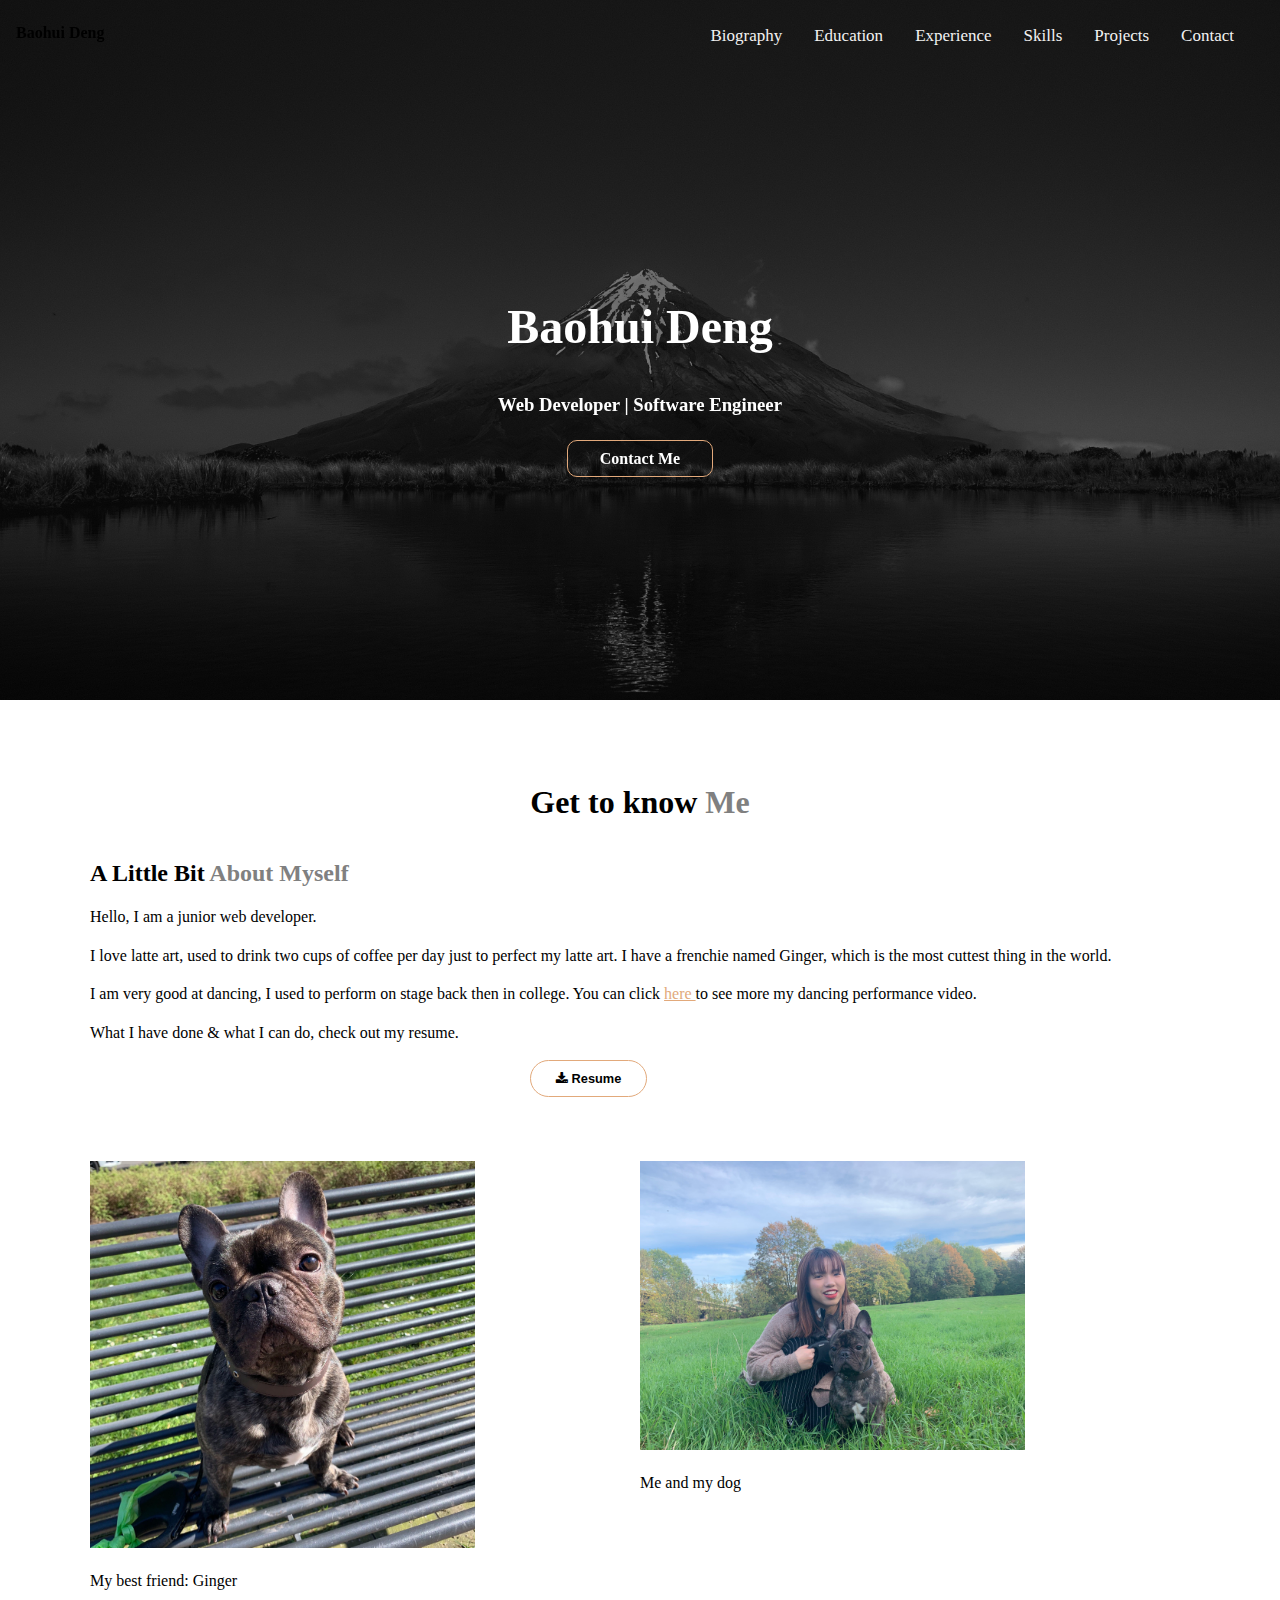
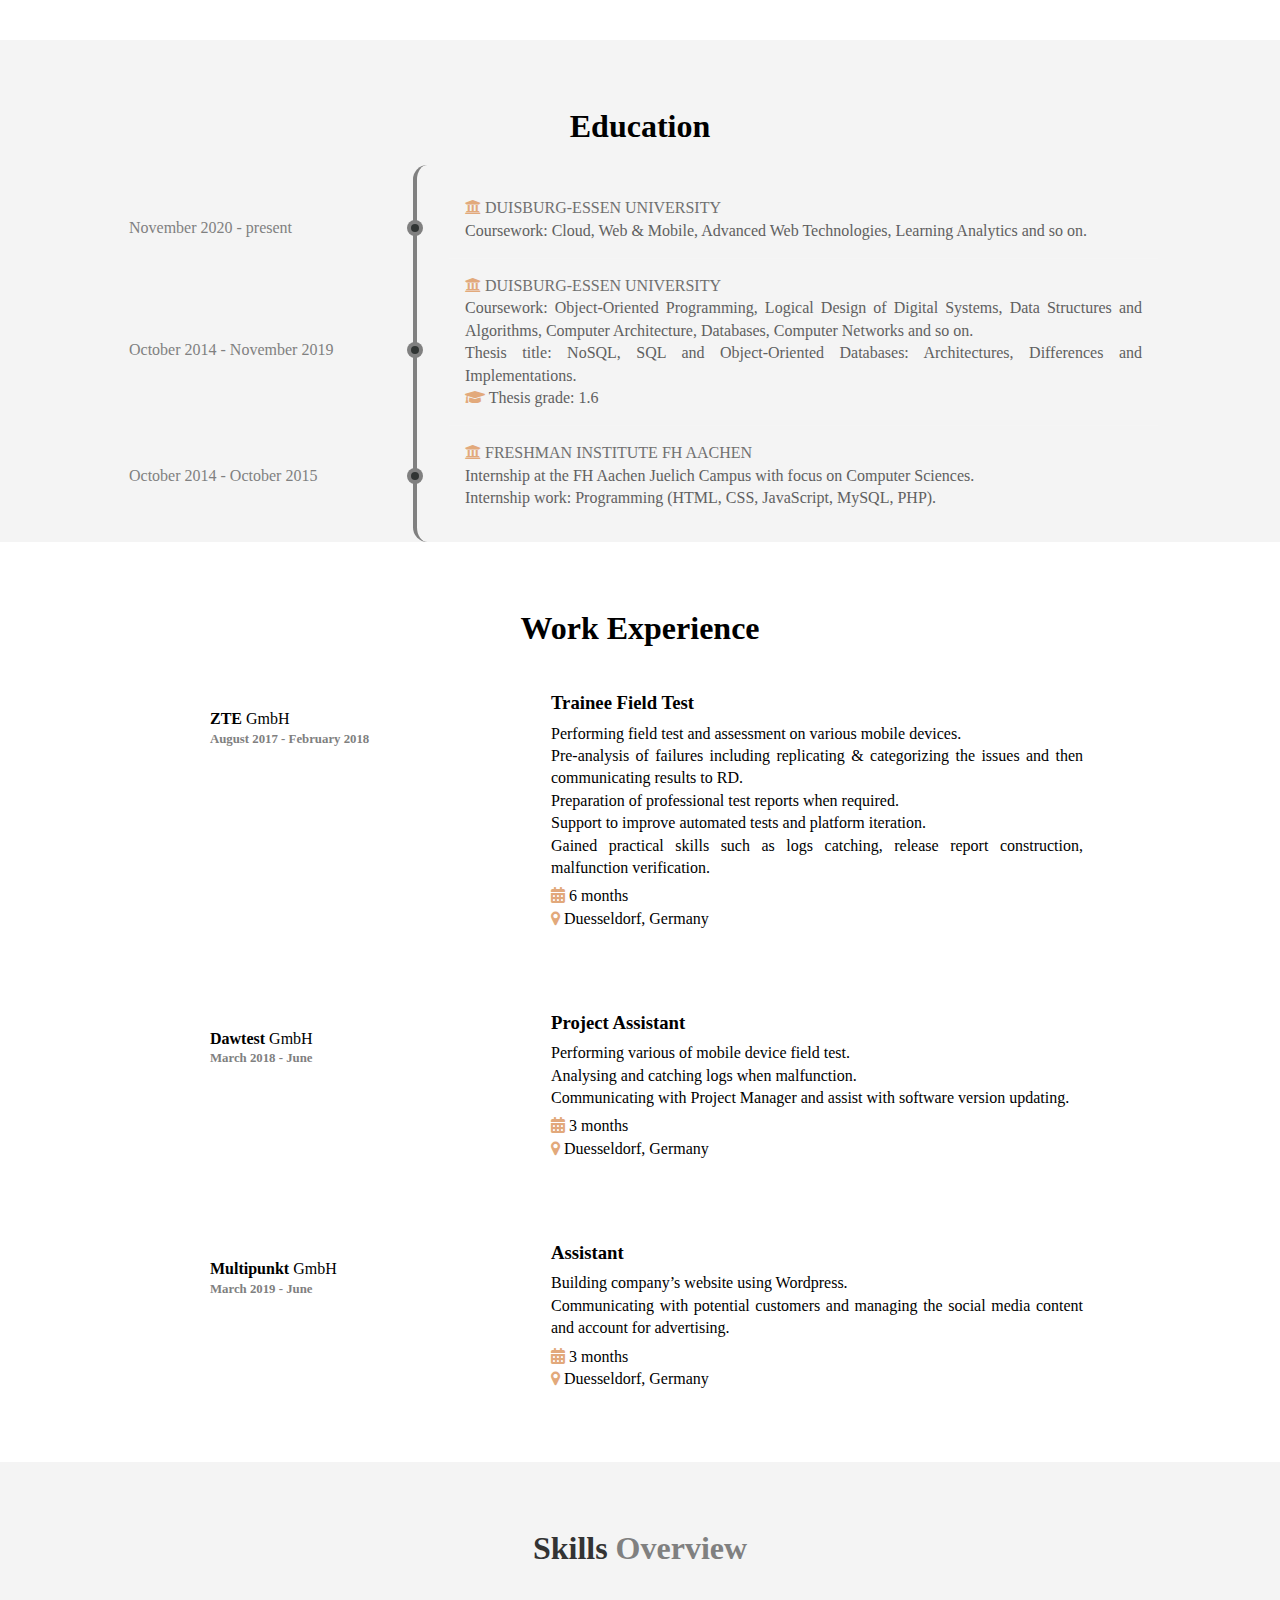
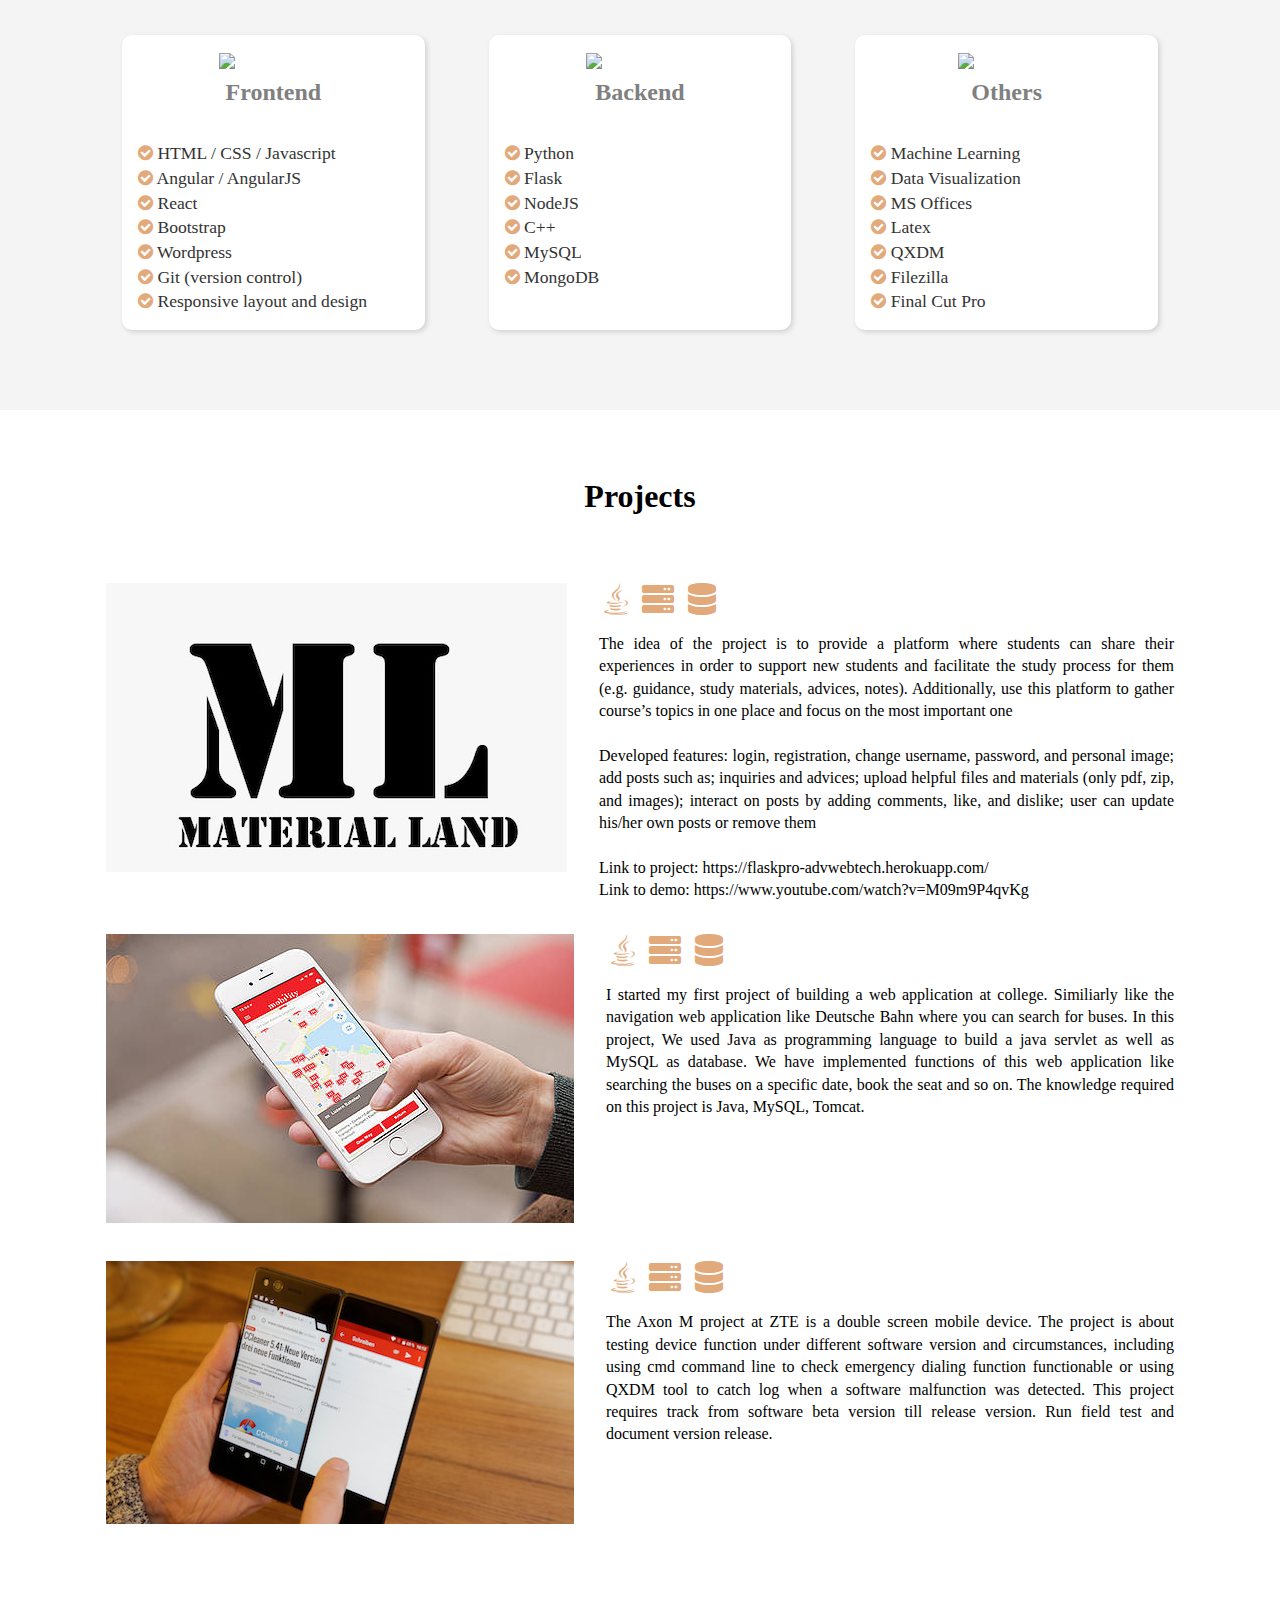
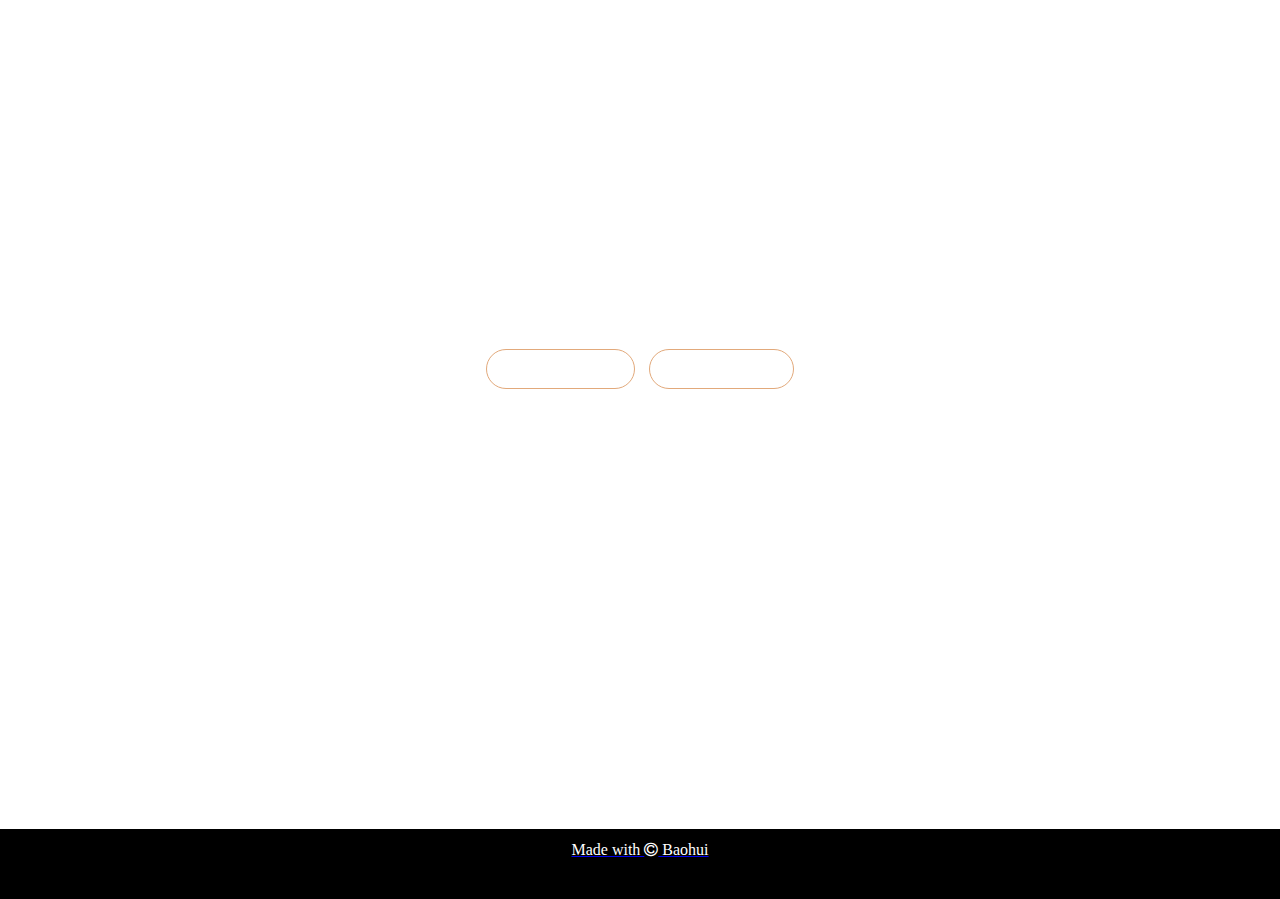
==== commit 5c9dca78: "Update index.html" ====
--- a/index/index.html
+++ b/index/index.html
@@ -328,7 +328,7 @@
         <h1>Projects</h1>
         <div class="projectbox">
         <div class="galary">
-          <img src="MLblack copy.png">
+          <img src="MLblack copy.jpeg" >
         </div>
         <div class="description">
             <div class="knowledge">
